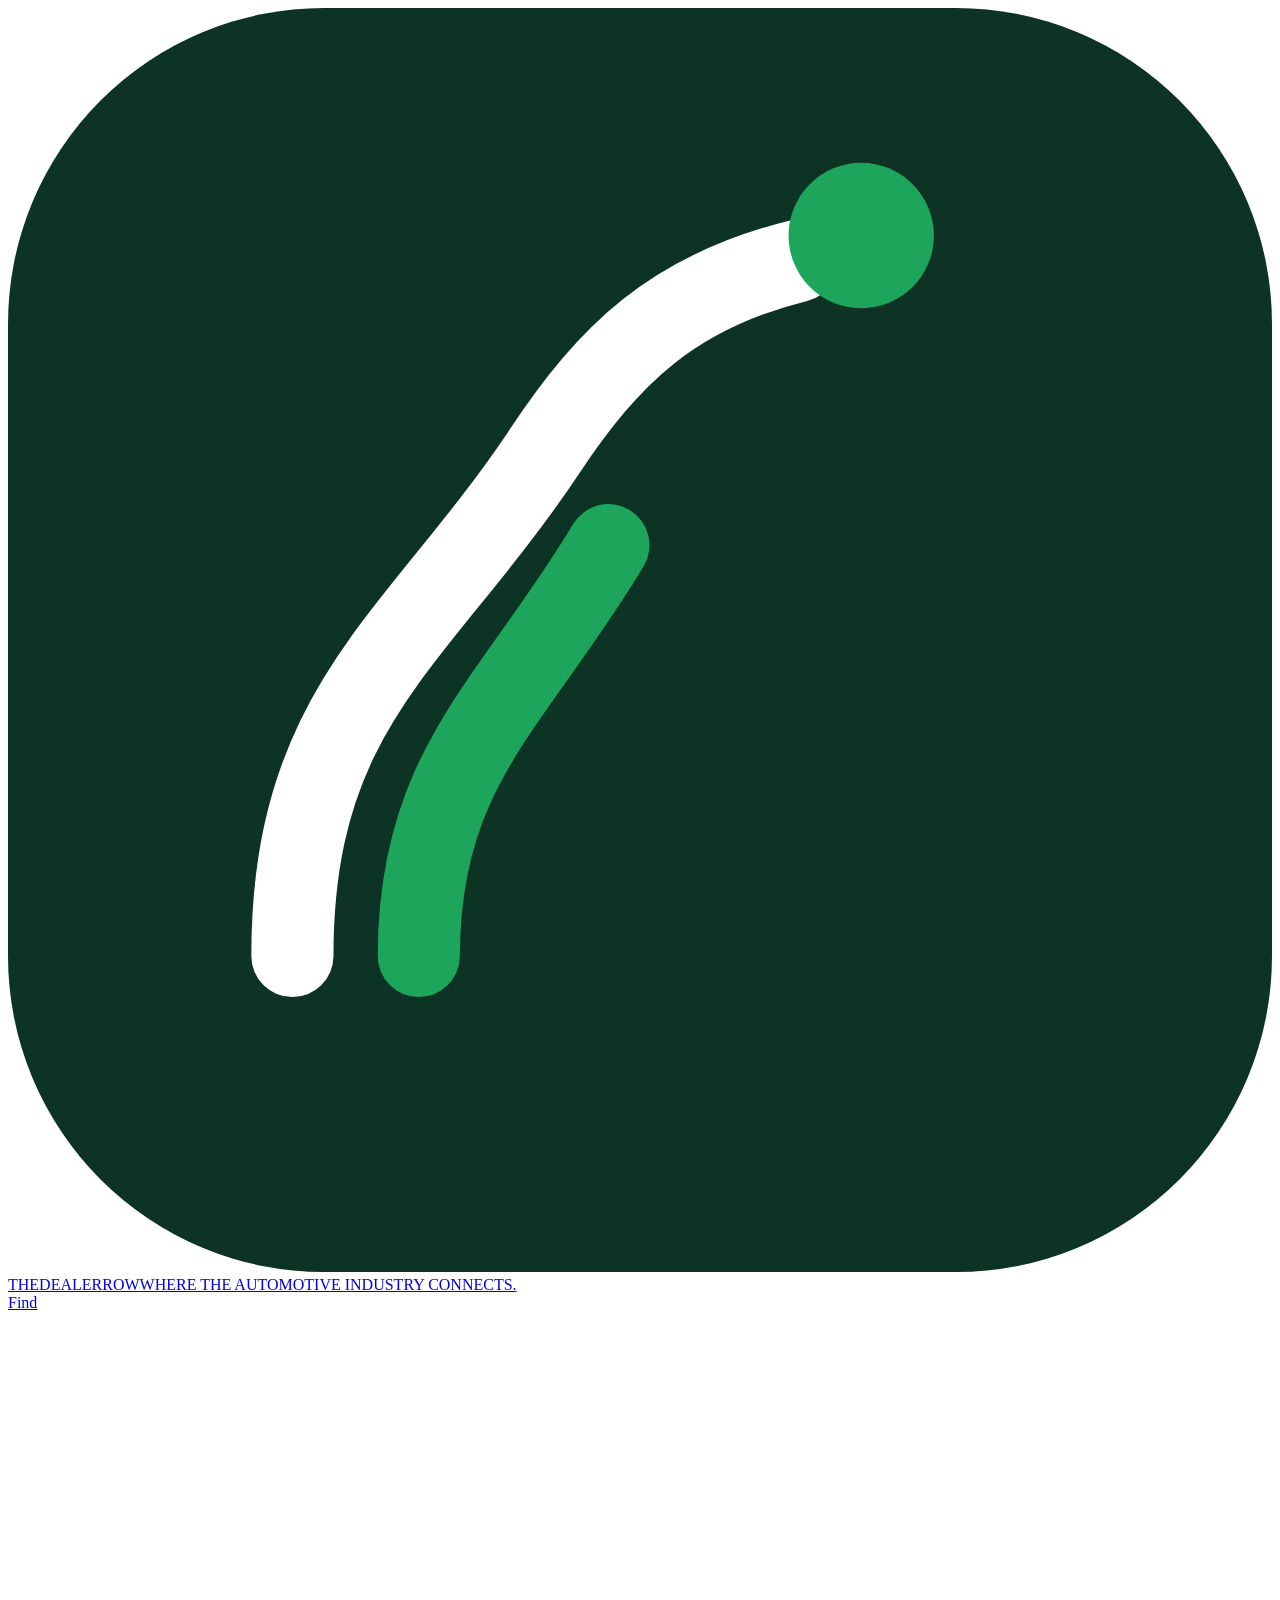
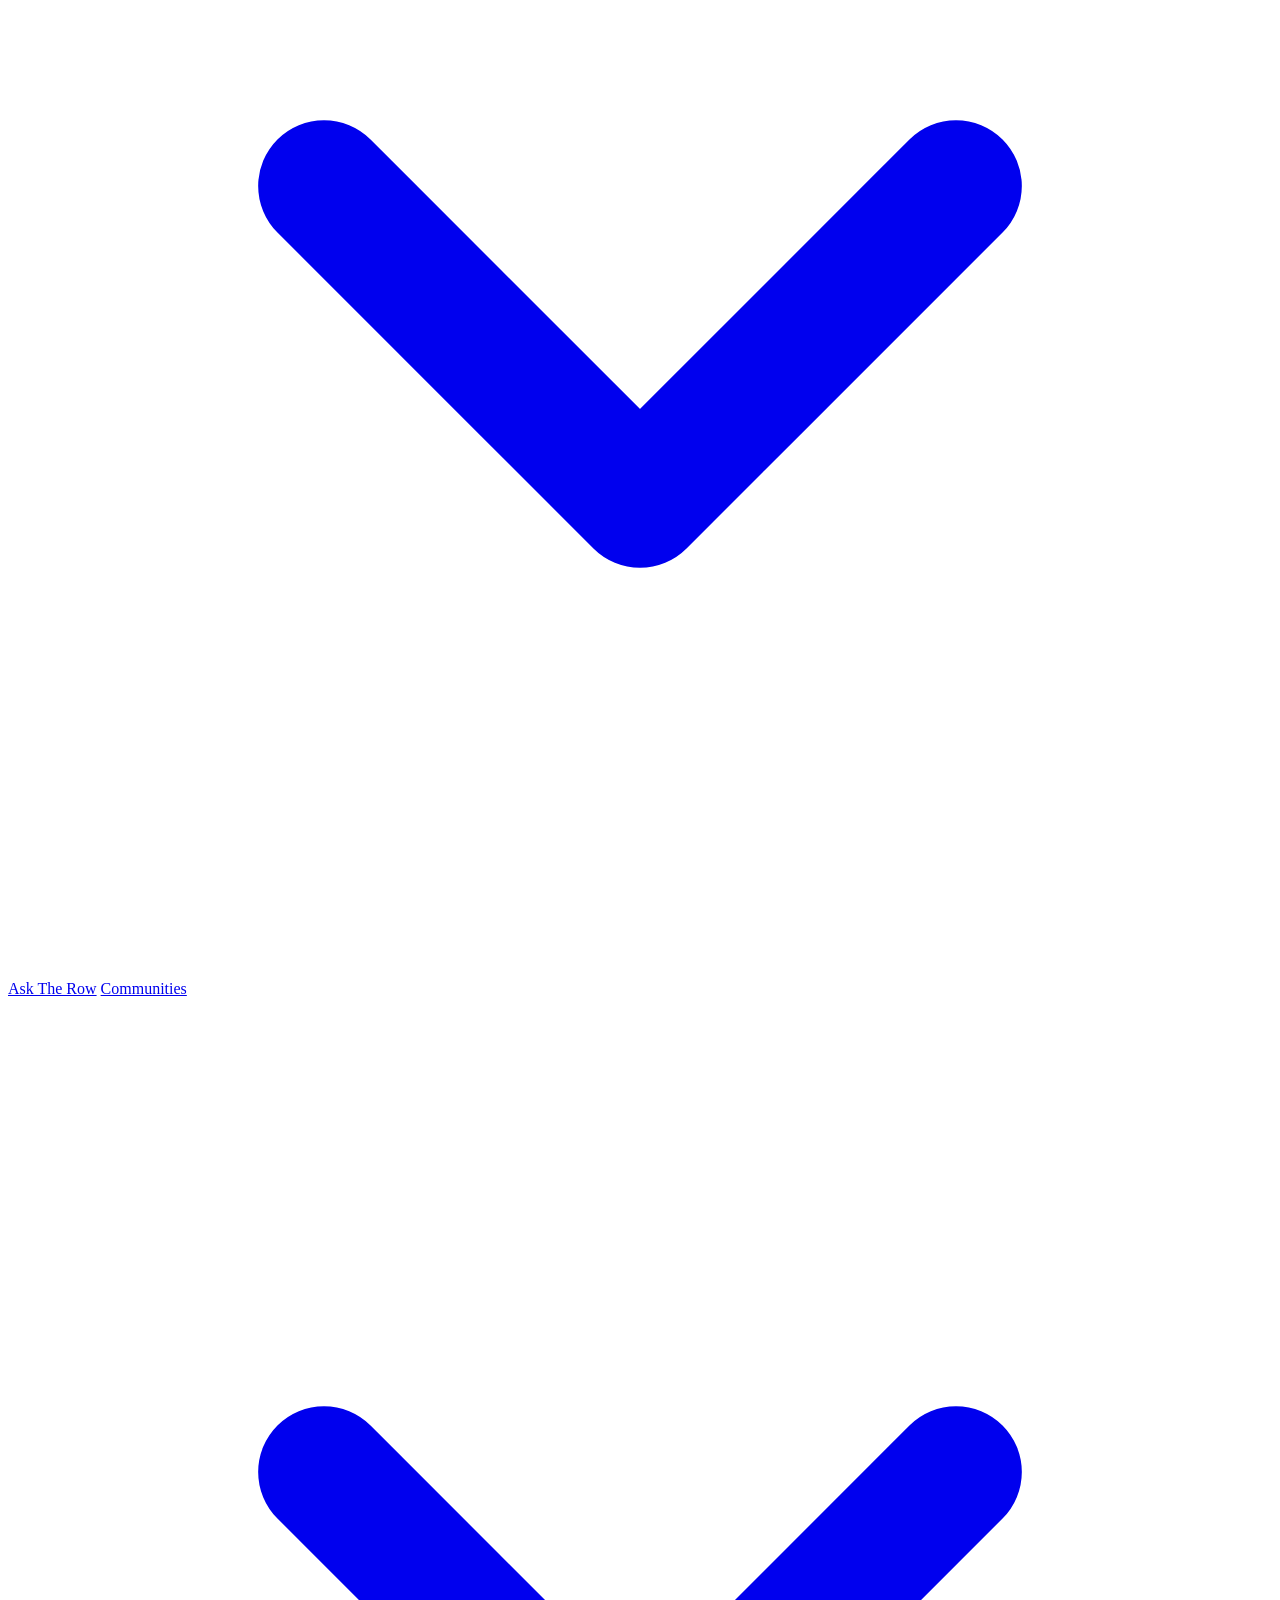
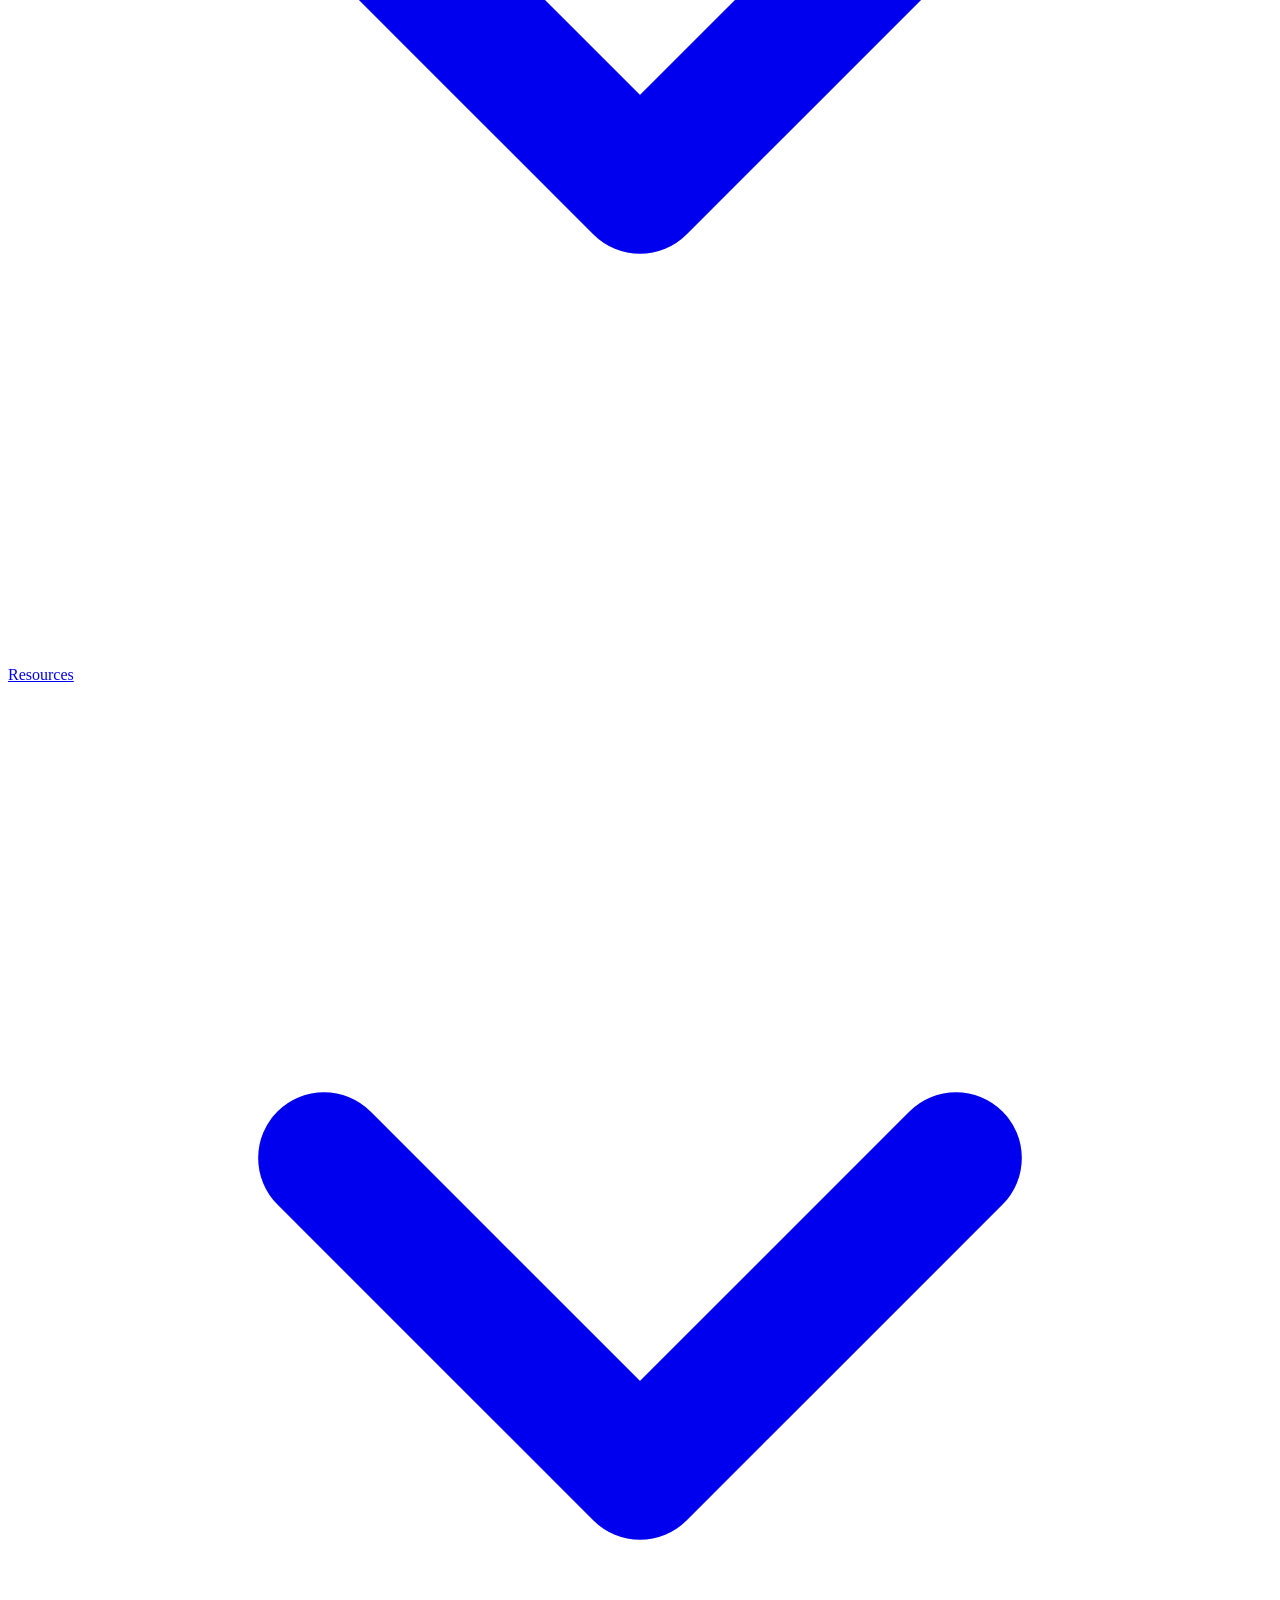
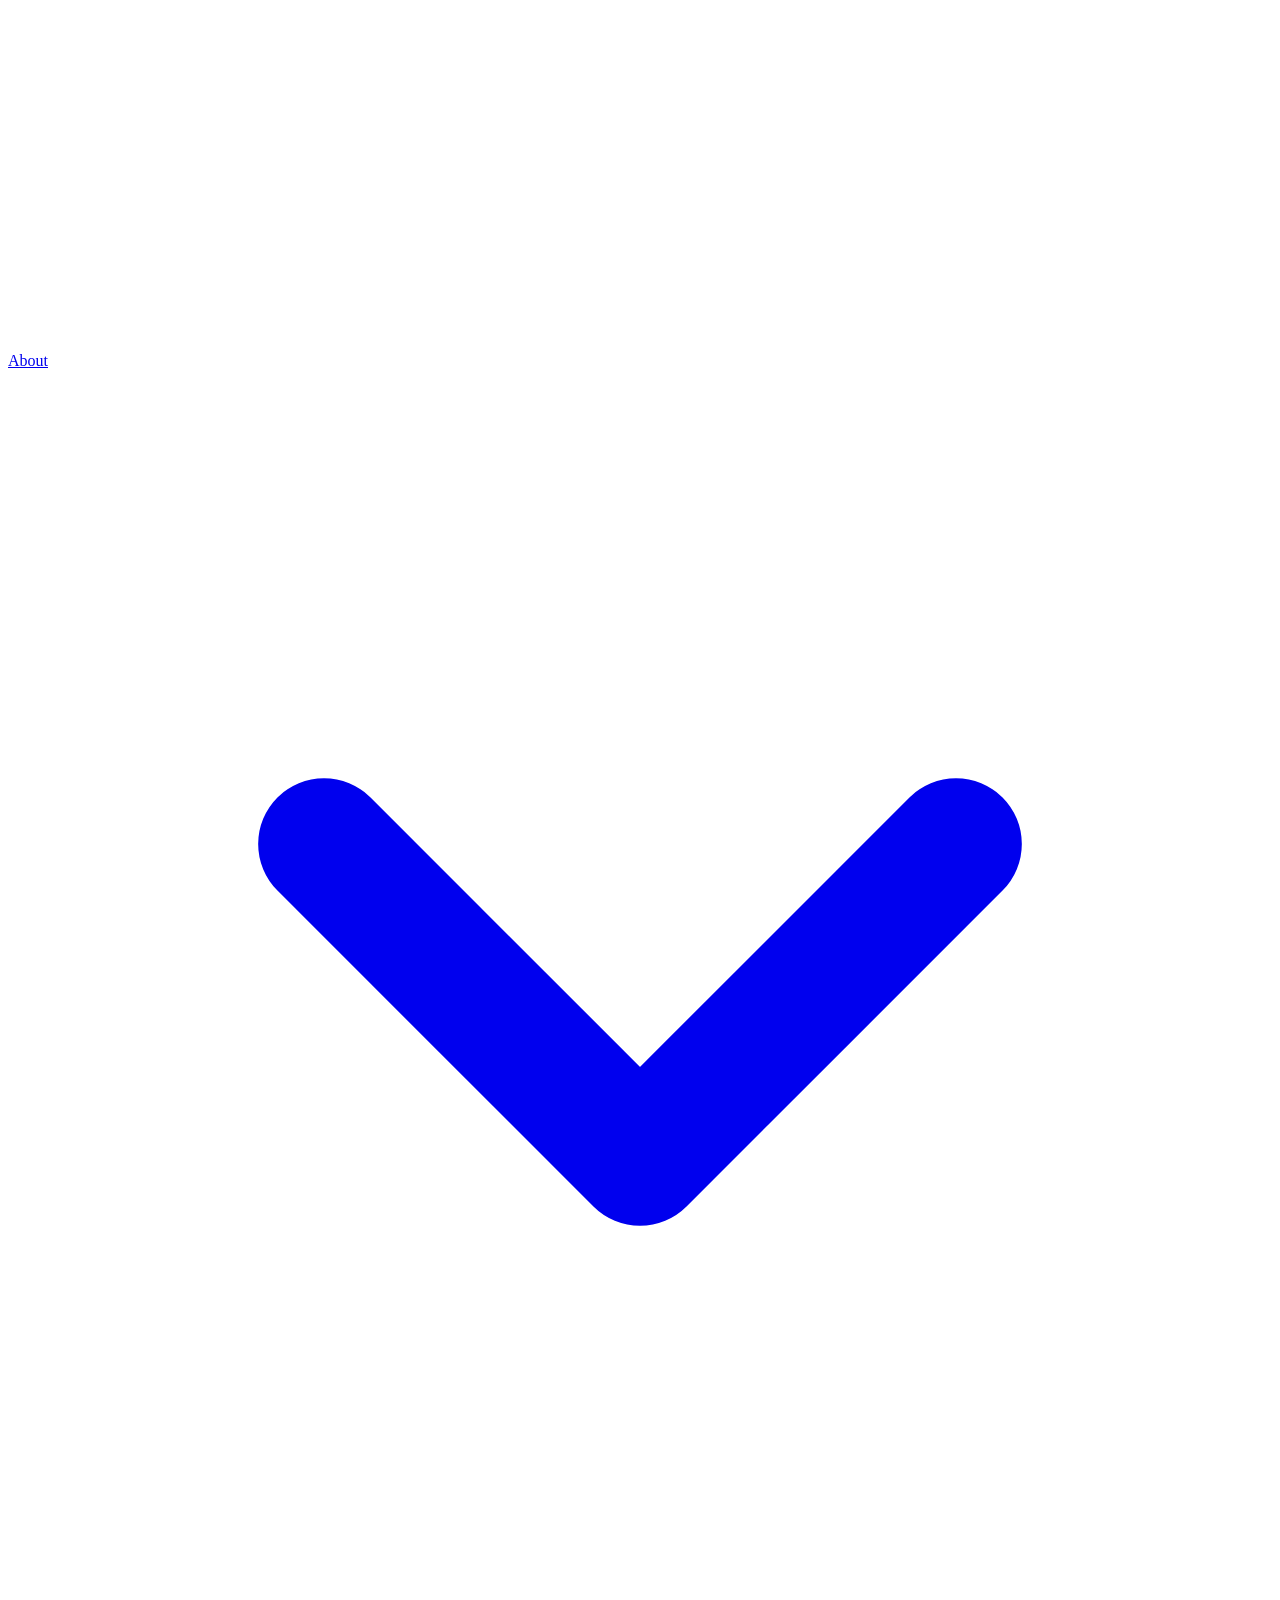
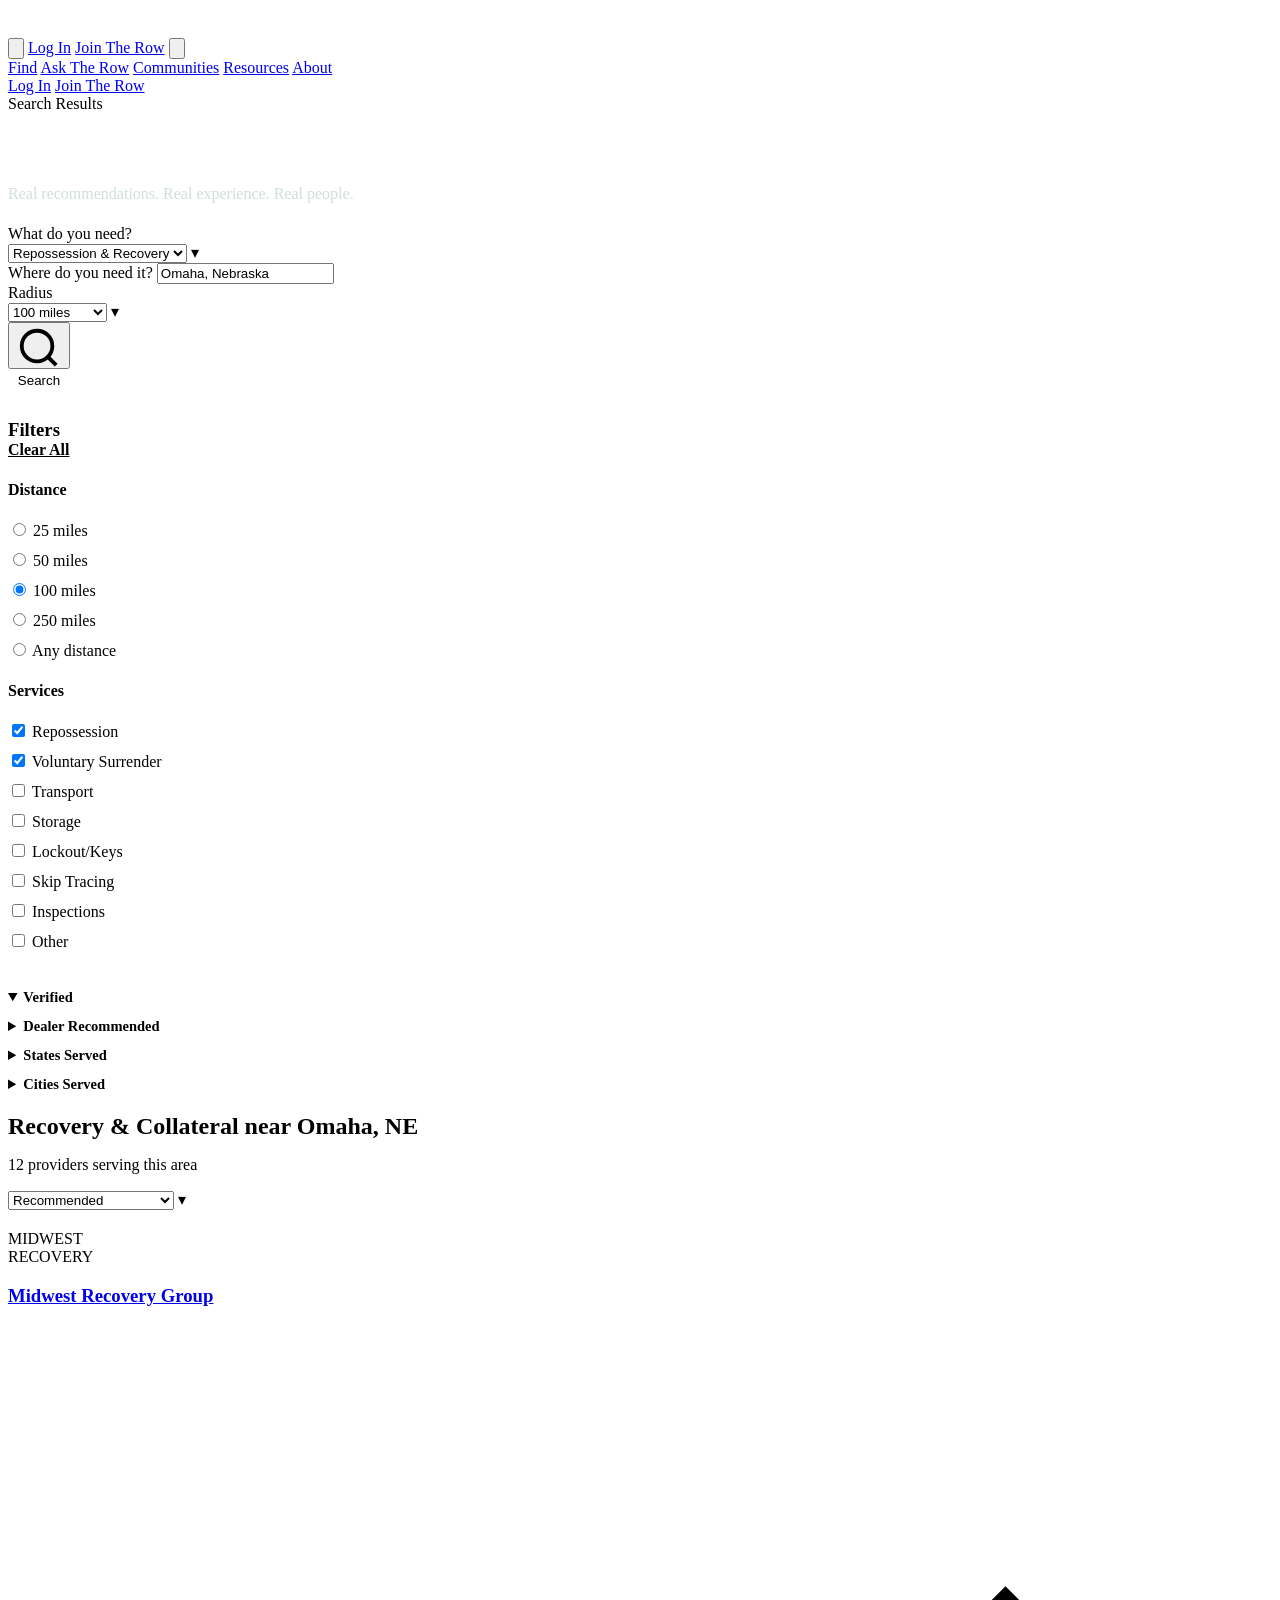
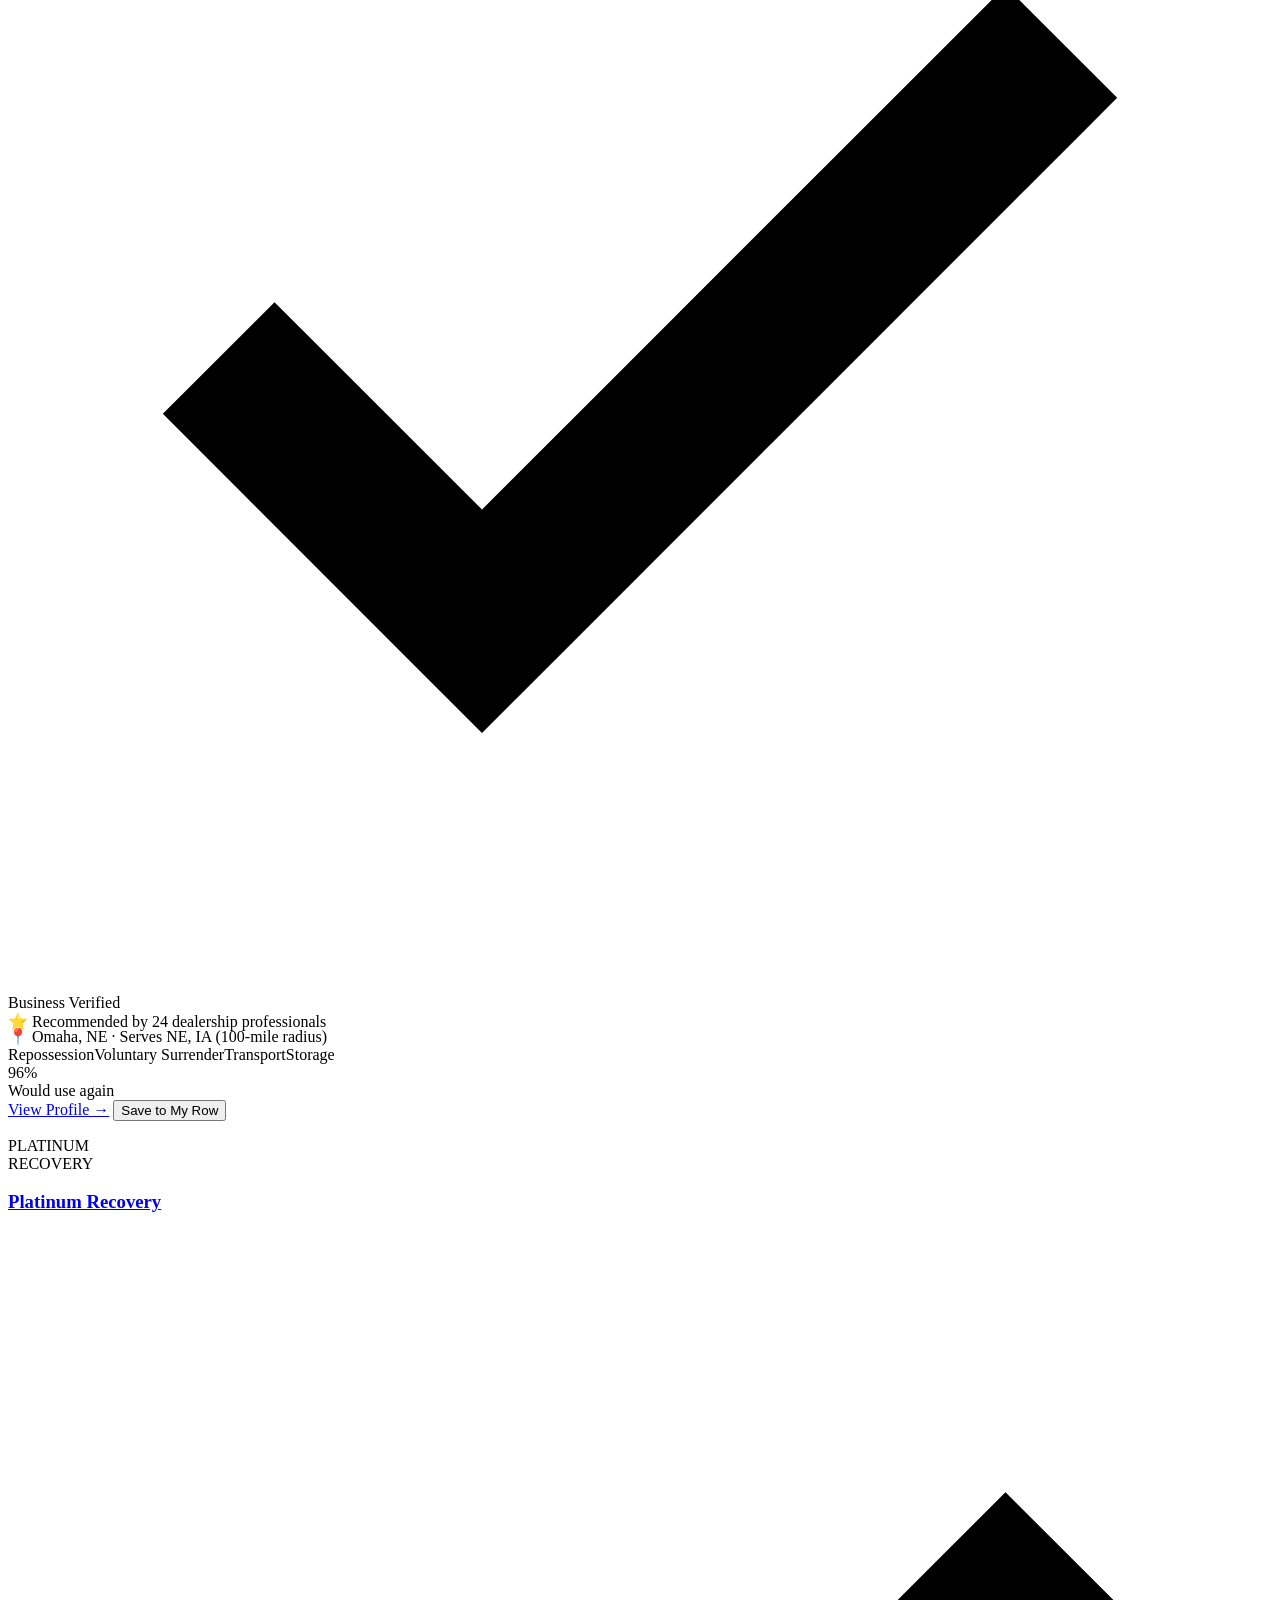
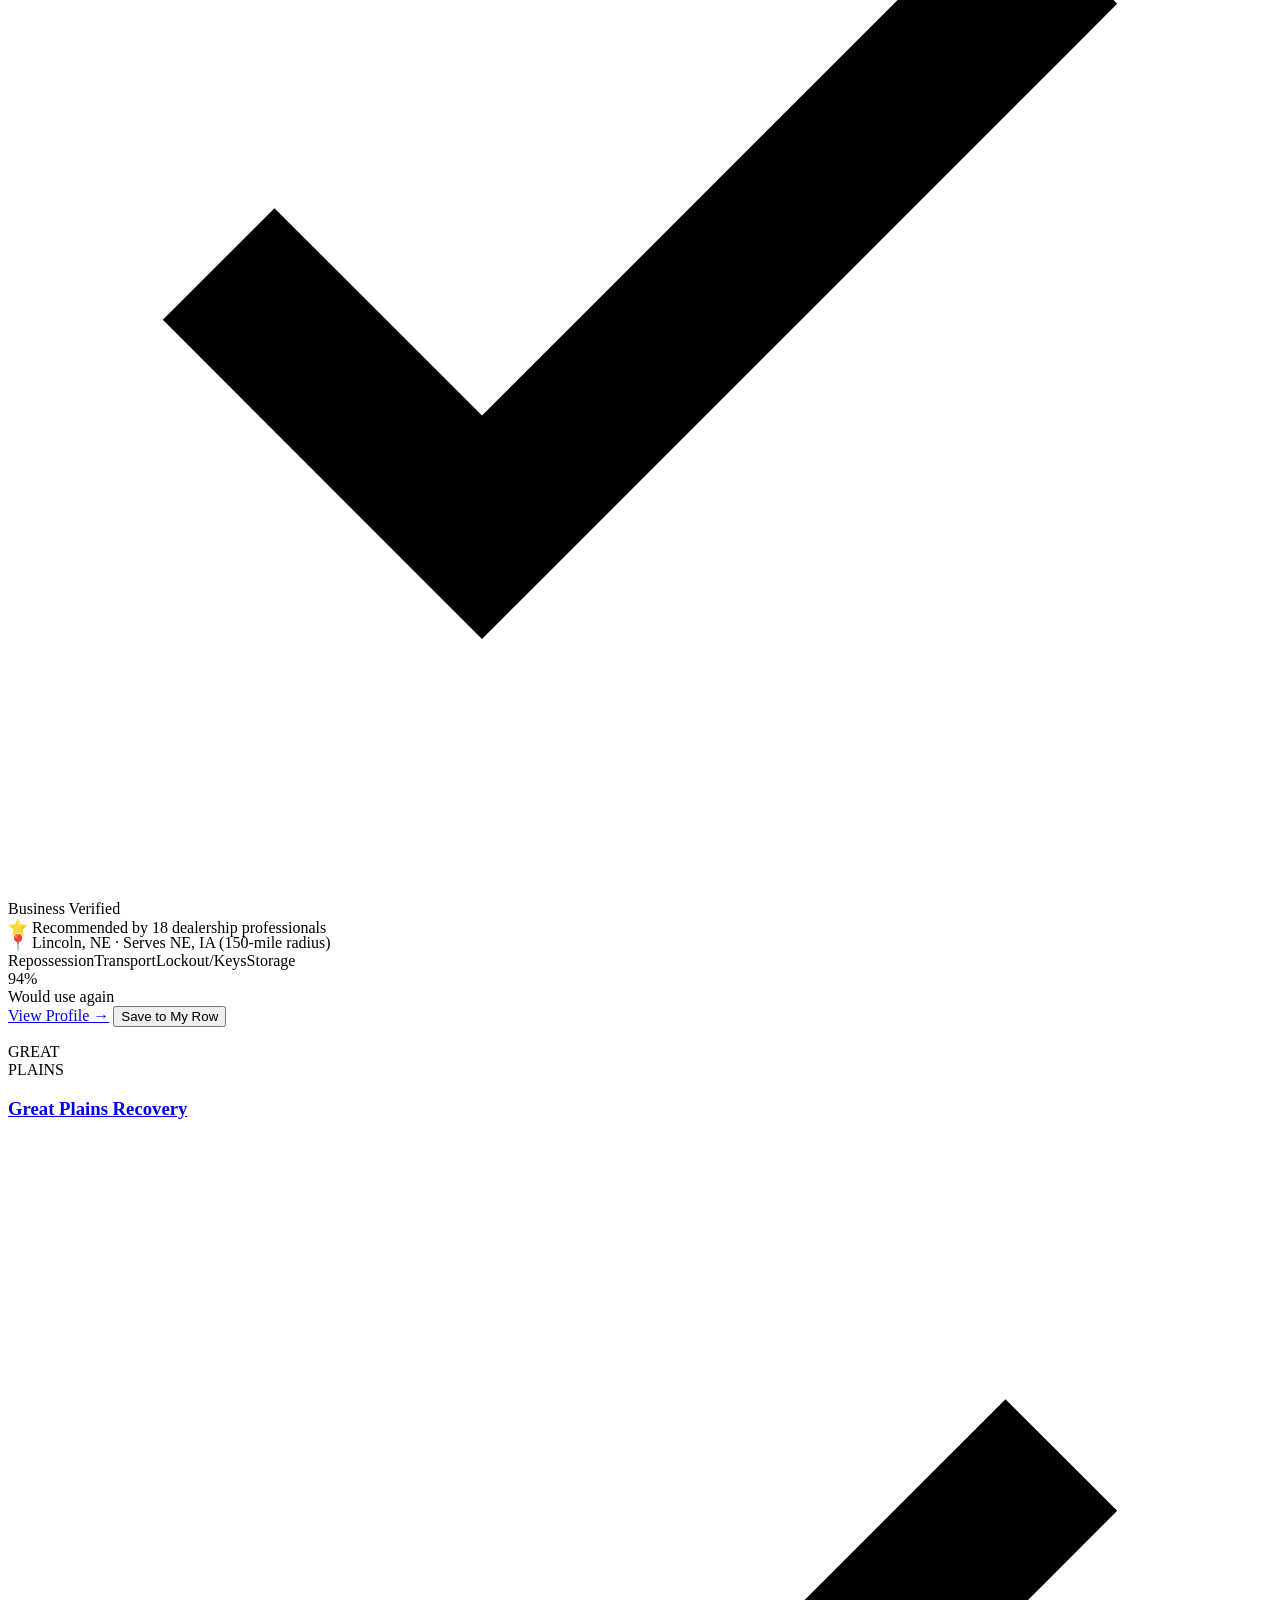
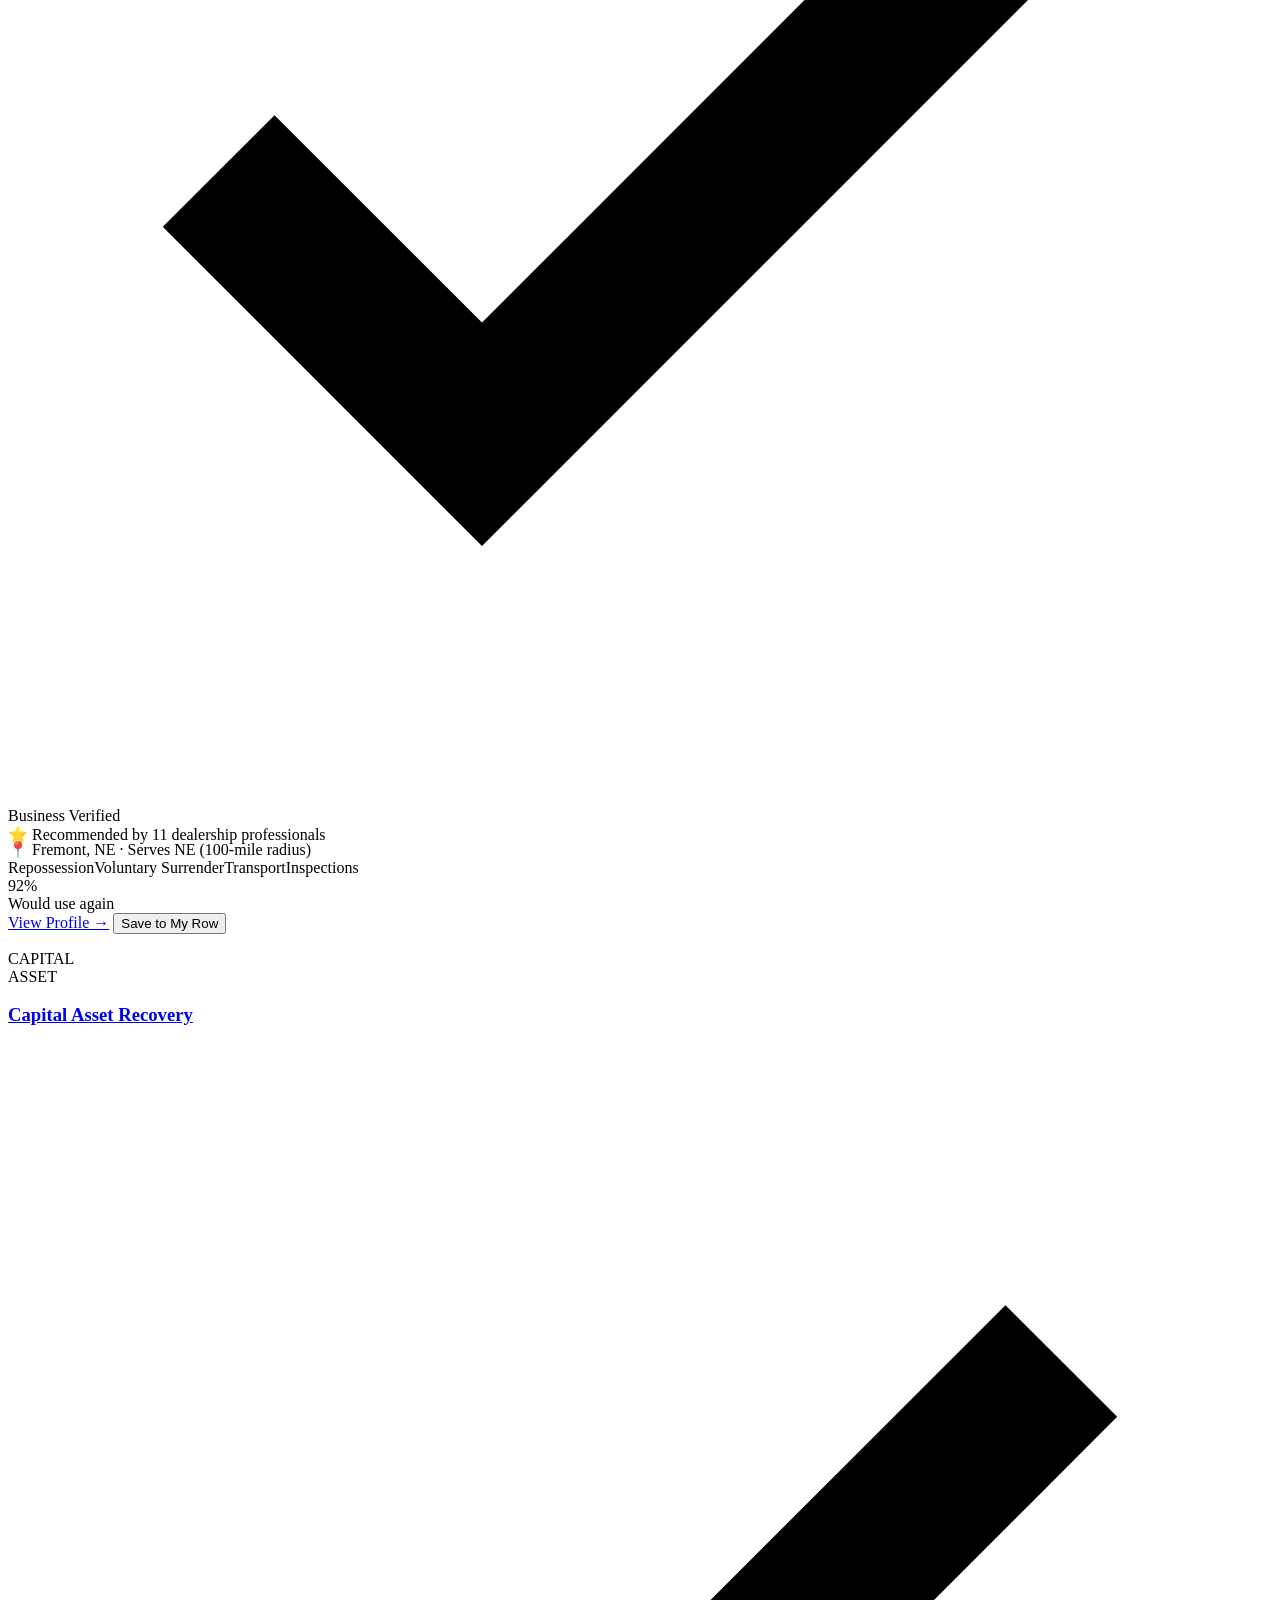
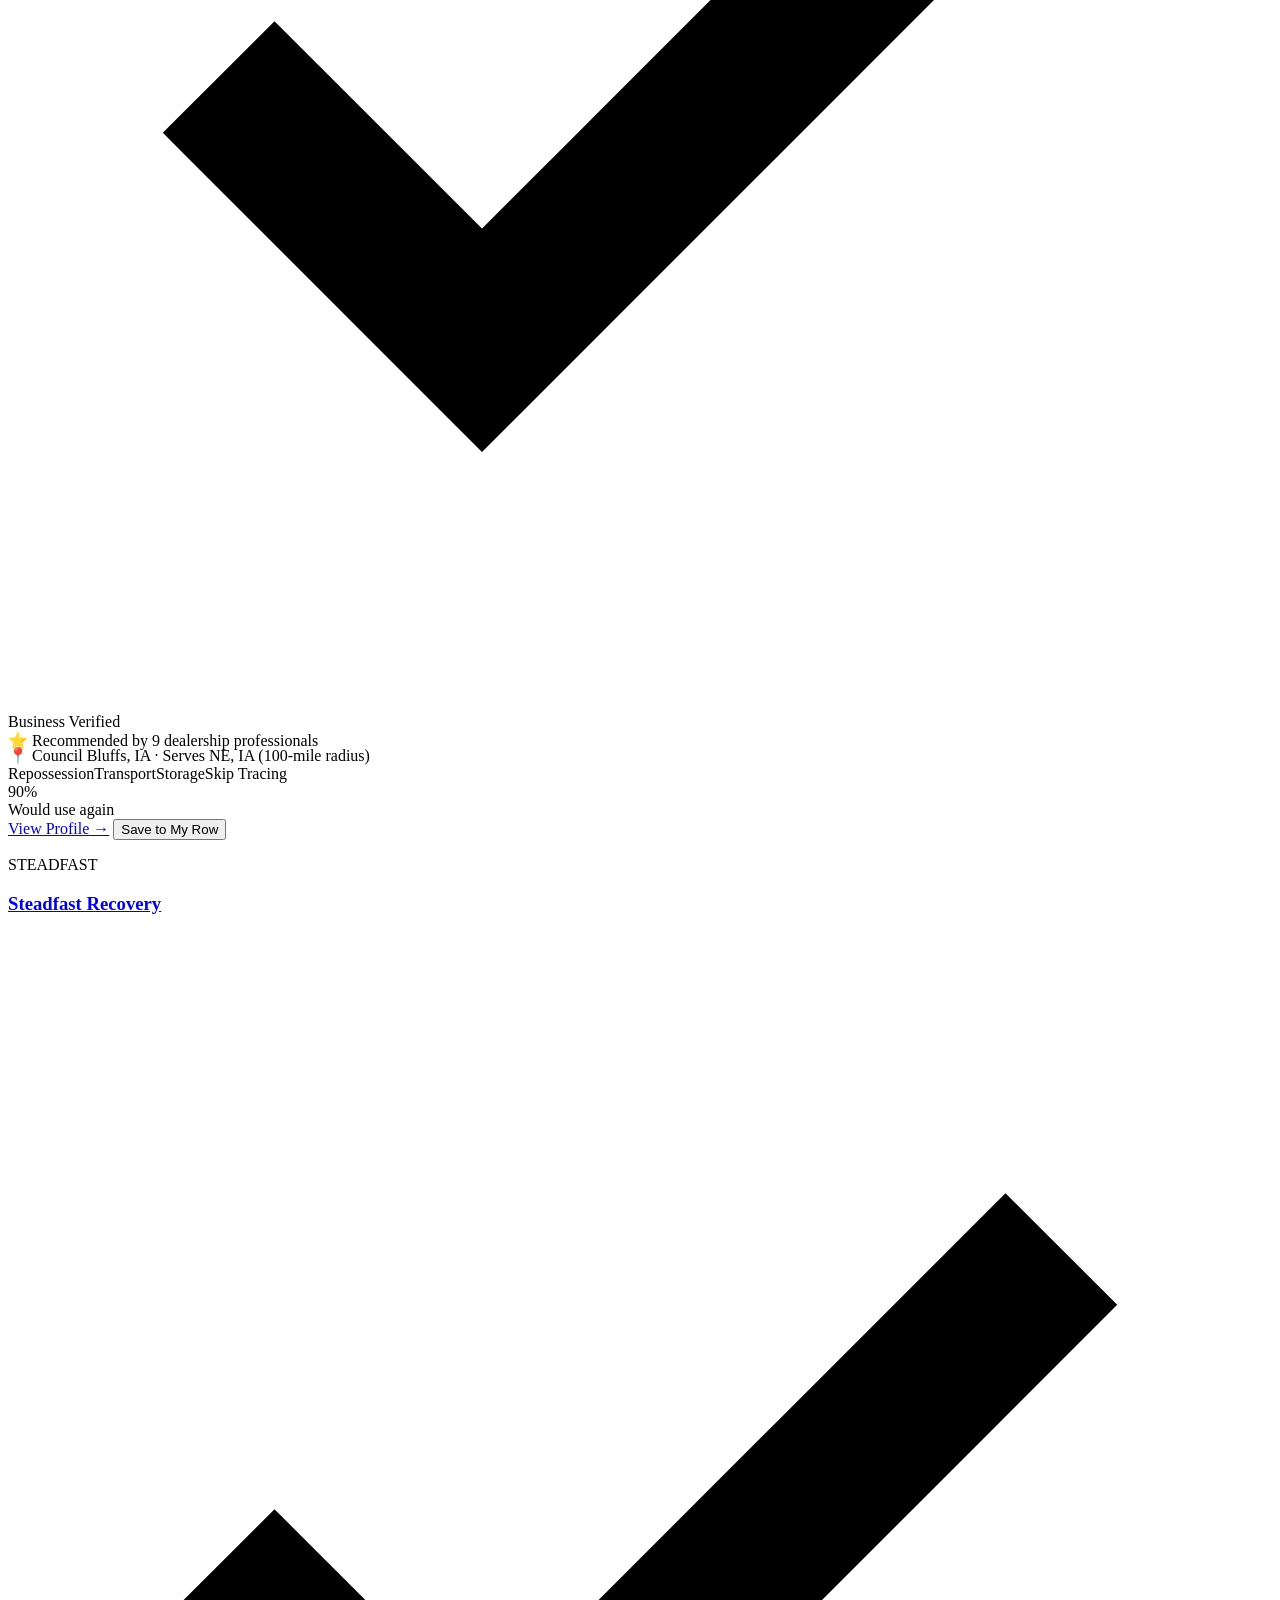
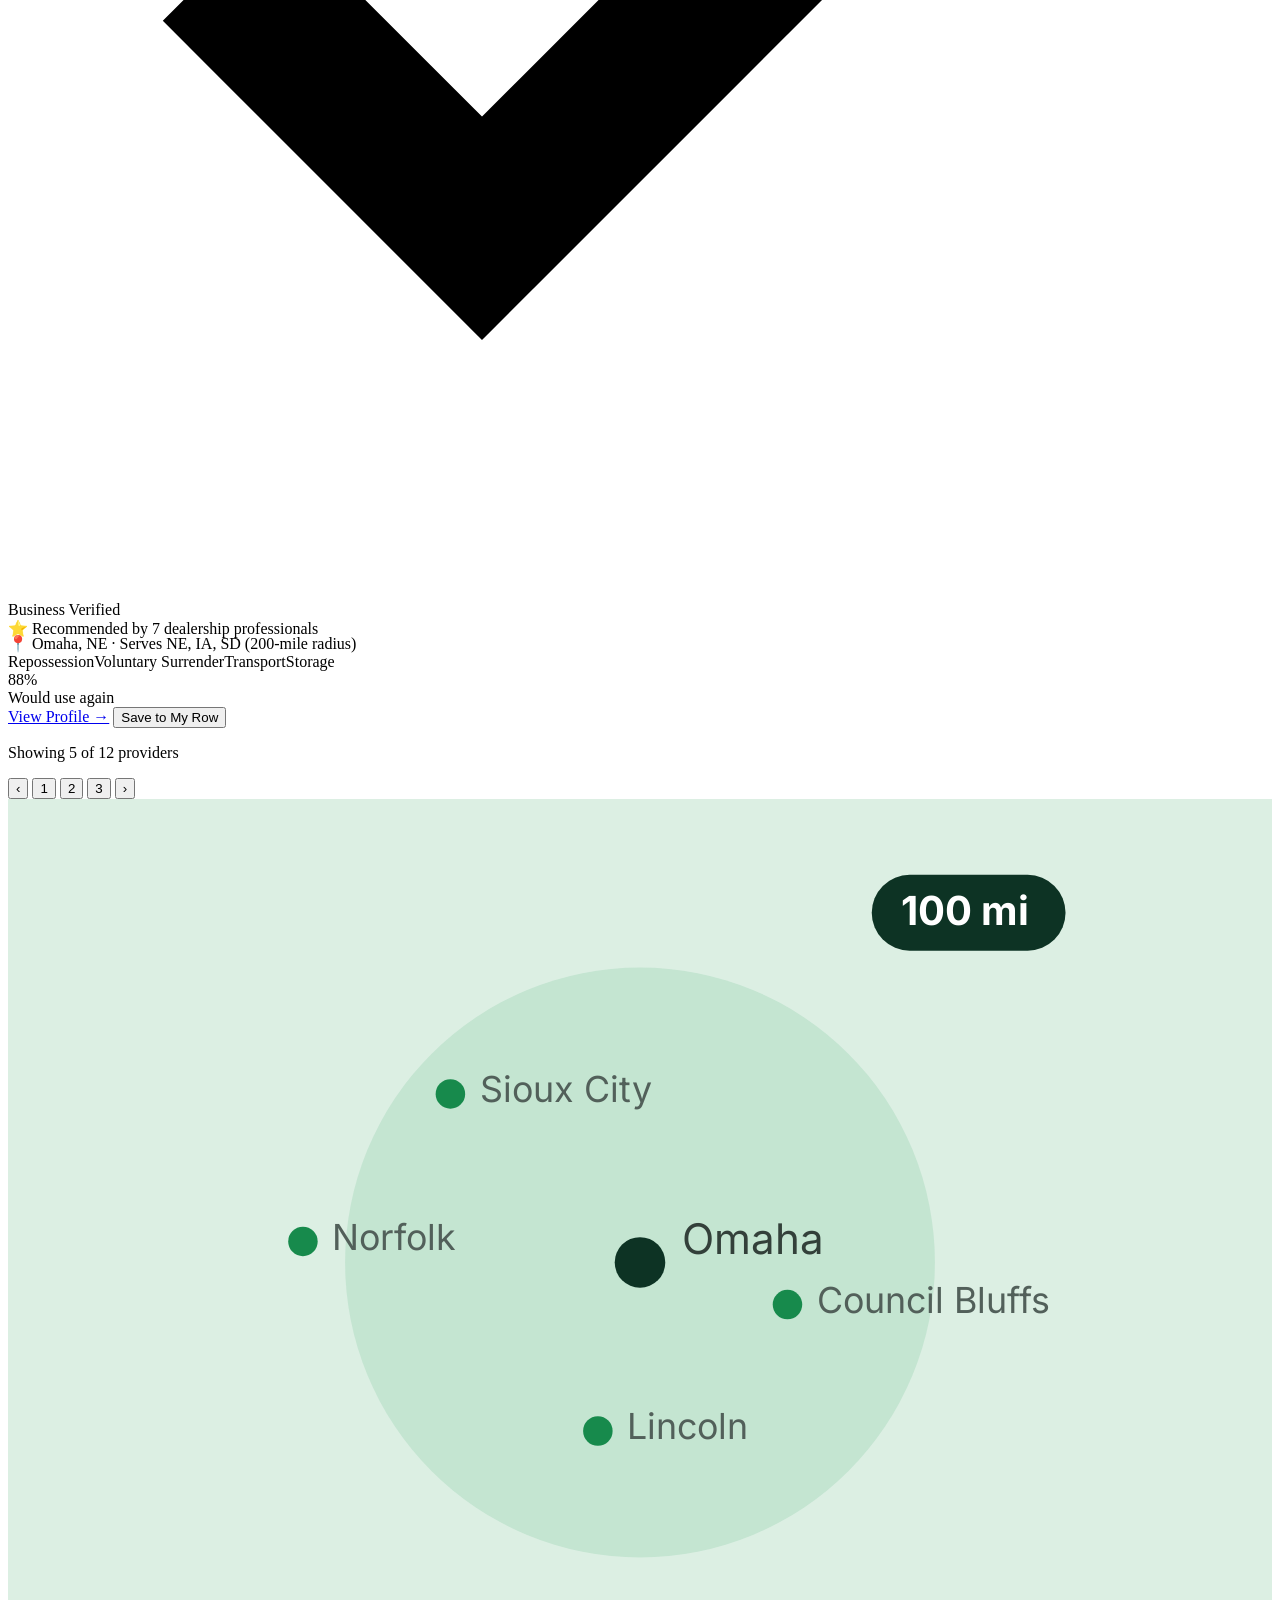
==== find.html @ bd7b393d "Add files via upload" ====
<!DOCTYPE html>
<html lang="en">
<head>
<meta charset="UTF-8">
<meta name="viewport" content="width=device-width, initial-scale=1.0">
<title>Find a Provider | The Dealer Row</title>
<meta name="description" content="Search The Dealer Row's nationwide directory of dealer-recommended providers by service and location.">
<link rel="preconnect" href="https://fonts.googleapis.com">
<link href="https://fonts.googleapis.com/css2?family=Caveat:wght@600;700&family=Inter:wght@400;500;600;700;800&family=Poppins:wght@700;800&display=swap" rel="stylesheet">
<link rel="stylesheet" href="css/styles.css">
</head>
<body data-page="find">

<header class="site-header">
  <div class="container header-inner">
    <a href="index.html" class="logo">
      <svg class="logo-mark" viewBox="0 0 40 40" xmlns="http://www.w3.org/2000/svg"><rect width="40" height="40" rx="10" fill="#0d3324"/><path d="M9 30c0-8 4-10 8-16 2-3 4-5 8-6" stroke="#fff" stroke-width="2.6" fill="none" stroke-linecap="round"/><path d="M13 30c0-6 3-8 6-13" stroke="#1ea55c" stroke-width="2.6" fill="none" stroke-linecap="round"/><circle cx="27" cy="7.2" r="2.3" fill="#1ea55c"/></svg>
      <div class="logo-text"><span class="l1">THE</span><span class="l2">DEALER<span>ROW</span></span><span class="l3">WHERE THE AUTOMOTIVE INDUSTRY CONNECTS.</span></div>
    </a>
    <nav class="main-nav">
      <a href="find.html" data-page="find">Find <svg viewBox="0 0 24 24" fill="none" stroke="currentColor" stroke-width="2.5" stroke-linecap="round" stroke-linejoin="round"><polyline points="6 9 12 15 18 9"></polyline></svg></a>
      <a href="ask-the-row.html" data-page="ask">Ask The Row</a>
      <a href="#" data-page="communities">Communities <svg viewBox="0 0 24 24" fill="none" stroke="currentColor" stroke-width="2.5" stroke-linecap="round" stroke-linejoin="round"><polyline points="6 9 12 15 18 9"></polyline></svg></a>
      <a href="#" data-page="resources">Resources <svg viewBox="0 0 24 24" fill="none" stroke="currentColor" stroke-width="2.5" stroke-linecap="round" stroke-linejoin="round"><polyline points="6 9 12 15 18 9"></polyline></svg></a>
      <a href="#" data-page="about">About <svg viewBox="0 0 24 24" fill="none" stroke="currentColor" stroke-width="2.5" stroke-linecap="round" stroke-linejoin="round"><polyline points="6 9 12 15 18 9"></polyline></svg></a>
    </nav>
    <div class="header-actions">
      <button class="icon-btn" aria-label="Search"><svg viewBox="0 0 24 24" fill="none" stroke="currentColor" stroke-width="2" stroke-linecap="round" stroke-linejoin="round"><circle cx="11" cy="11" r="8"></circle><line x1="21" y1="21" x2="16.65" y2="16.65"></line></svg></button>
      <a href="join.html" class="btn btn-outline btn-sm">Log In</a>
      <a href="join.html" class="btn btn-accent btn-sm">Join The Row</a>
      <button class="hamburger" data-menu-toggle aria-label="Menu"><svg viewBox="0 0 24 24" fill="none" stroke="currentColor" stroke-width="2" stroke-linecap="round" stroke-linejoin="round"><line x1="3" y1="12" x2="21" y2="12"></line><line x1="3" y1="6" x2="21" y2="6"></line><line x1="3" y1="18" x2="21" y2="18"></line></svg></button>
    </div>
  </div>
</header>
<div class="mobile-nav-panel" data-mobile-nav>
  <div class="container">
    <a href="find.html">Find</a>
    <a href="ask-the-row.html">Ask The Row</a>
    <a href="#">Communities</a>
    <a href="#">Resources</a>
    <a href="#">About</a>
    <div class="mnp-actions">
      <a href="join.html" class="btn btn-outline-light btn-sm w-full">Log In</a>
      <a href="join.html" class="btn btn-accent btn-sm w-full">Join The Row</a>
    </div>
  </div>
</div>

<section class="hero">
  <div class="container section-tight hero-inner">
    <span class="eyebrow">Search Results</span>
    <h1 style="color:#fff;font-size:32px;margin-top:8px;">Find trusted solutions in <span style="color:var(--green-400);">every market.</span></h1>
    <p style="color:#cfe0d6;margin-bottom:22px;">Real recommendations. Real experience. Real people.</p>

    <div class="search-box">
      <div class="sb-field">
        <label>What do you need?</label>
        <div class="select-wrap">
          <select class="input select" id="svcSelect">
            <option>Repossession &amp; Recovery</option>
            <option>Legal &amp; Compliance</option>
            <option>Finance &amp; Collections</option>
            <option>Dealer Technology</option>
            <option>Titling &amp; Administration</option>
          </select>
          <span style="color:var(--text-500);">&#9662;</span>
        </div>
      </div>
      <div class="divider"></div>
      <div class="sb-field">
        <label>Where do you need it?</label>
        <input class="input" type="text" id="locInput" value="Omaha, Nebraska">
      </div>
      <div class="divider"></div>
      <div class="sb-field" style="max-width:150px;">
        <label>Radius</label>
        <div class="select-wrap">
          <select class="input select">
            <option>100 miles</option>
            <option>50 miles</option>
            <option>250 miles</option>
            <option>Any distance</option>
          </select>
          <span style="color:var(--text-500);">&#9662;</span>
        </div>
      </div>
      <button class="btn btn-primary" style="height:47px;" onclick="document.getElementById('resultsHeading').scrollIntoView({behavior:'smooth'});"><svg viewBox="0 0 24 24" fill="none" stroke="currentColor" stroke-width="2"><circle cx="11" cy="11" r="8"></circle><line x1="21" y1="21" x2="16.65" y2="16.65"></line></svg> Search</button>
    </div>
  </div>
</section>

<div class="container" style="padding-top:30px;padding-bottom:70px;">
  <div class="grid find-grid" style="align-items:flex-start;">

    <!-- Filters -->
    <aside class="card card-pad">
      <div class="flex justify-between items-center">
        <h3 style="margin:0;">Filters</h3>
        <a href="#" class="text-sm" style="color:var(--green-600);font-weight:600;">Clear All</a>
      </div>

      <div style="margin-top:18px;">
        <h4>Distance</h4>
        <div style="display:flex;flex-direction:column;gap:10px;margin-top:10px;">
          <label class="flex items-center gap-8 text-sm"><input type="radio" name="dist" style="accent-color:var(--green-600);"> 25 miles</label>
          <label class="flex items-center gap-8 text-sm"><input type="radio" name="dist" style="accent-color:var(--green-600);"> 50 miles</label>
          <label class="flex items-center gap-8 text-sm"><input type="radio" name="dist" checked style="accent-color:var(--green-600);"> 100 miles</label>
          <label class="flex items-center gap-8 text-sm"><input type="radio" name="dist" style="accent-color:var(--green-600);"> 250 miles</label>
          <label class="flex items-center gap-8 text-sm"><input type="radio" name="dist" style="accent-color:var(--green-600);"> Any distance</label>
        </div>
      </div>

      <div style="margin-top:22px;">
        <h4>Services</h4>
        <div style="display:flex;flex-direction:column;gap:10px;margin-top:10px;">
          <label class="flex items-center gap-8 text-sm"><input type="checkbox" checked style="accent-color:var(--green-600);"> Repossession</label>
          <label class="flex items-center gap-8 text-sm"><input type="checkbox" checked style="accent-color:var(--green-600);"> Voluntary Surrender</label>
          <label class="flex items-center gap-8 text-sm"><input type="checkbox" style="accent-color:var(--green-600);"> Transport</label>
          <label class="flex items-center gap-8 text-sm"><input type="checkbox" style="accent-color:var(--green-600);"> Storage</label>
          <label class="flex items-center gap-8 text-sm"><input type="checkbox" style="accent-color:var(--green-600);"> Lockout/Keys</label>
          <label class="flex items-center gap-8 text-sm"><input type="checkbox" style="accent-color:var(--green-600);"> Skip Tracing</label>
          <label class="flex items-center gap-8 text-sm"><input type="checkbox" style="accent-color:var(--green-600);"> Inspections</label>
          <label class="flex items-center gap-8 text-sm"><input type="checkbox" style="accent-color:var(--green-600);"> Other</label>
        </div>
      </div>

      <div style="margin-top:22px;border-top:1px solid var(--border);padding-top:16px;">
        <details open><summary style="cursor:pointer;font-weight:700;font-size:14.5px;">Verified</summary></details>
      </div>
      <div style="margin-top:12px;">
        <details><summary style="cursor:pointer;font-weight:700;font-size:14.5px;">Dealer Recommended</summary></details>
      </div>
      <div style="margin-top:12px;">
        <details><summary style="cursor:pointer;font-weight:700;font-size:14.5px;">States Served</summary></details>
      </div>
      <div style="margin-top:12px;">
        <details><summary style="cursor:pointer;font-weight:700;font-size:14.5px;">Cities Served</summary></details>
      </div>
    </aside>

    <!-- Results -->
    <div>
      <div class="flex justify-between items-center" style="flex-wrap:wrap;gap:10px;">
        <div>
          <h2 id="resultsHeading" style="margin-bottom:2px;">Recovery &amp; Collateral near Omaha, NE</h2>
          <p class="text-sm mt-0">12 providers serving this area</p>
        </div>
        <div class="select-wrap" style="width:190px;">
          <select class="input select"><option>Recommended</option><option>Highest Rated</option><option>Most Recommendations</option><option>Closest</option></select>
          <span style="color:var(--text-500);">&#9662;</span>
        </div>
      </div>

      <div style="display:flex;flex-direction:column;gap:16px;margin-top:20px;" id="resultsList">

        <div class="result-card">
          <div class="result-logo">MIDWEST<br>RECOVERY</div>
          <div class="result-meta">
            <div class="result-title-row">
              <h3><a href="provider.html">Midwest Recovery Group</a></h3>
              <span class="badge badge-verified"><svg viewBox="0 0 24 24" fill="none" stroke="currentColor" stroke-width="3"><polyline points="20 6 9 17 4 12"></polyline></svg>Business Verified</span>
            </div>
            <div class="result-sub">
              <span>&#11088; Recommended by 24 dealership professionals</span>
            </div>
            <div class="result-sub" style="margin-top:-4px;">
              <span>&#128205; Omaha, NE &middot; Serves NE, IA (100-mile radius)</span>
            </div>
            <div class="result-tags">
              <span class="chip">Repossession</span><span class="chip">Voluntary Surrender</span><span class="chip">Transport</span><span class="chip">Storage</span>
            </div>
          </div>
          <div class="result-side">
            <div class="pct">96%</div>
            <div class="pctlbl">Would use again</div>
            <a href="provider.html" class="btn btn-accent btn-sm w-full">View Profile &rarr;</a>
            <button class="btn btn-outline btn-sm w-full mt-8">Save to My Row</button>
          </div>
        </div>

        <div class="result-card">
          <div class="result-logo">PLATINUM<br>RECOVERY</div>
          <div class="result-meta">
            <div class="result-title-row">
              <h3><a href="provider.html">Platinum Recovery</a></h3>
              <span class="badge badge-verified"><svg viewBox="0 0 24 24" fill="none" stroke="currentColor" stroke-width="3"><polyline points="20 6 9 17 4 12"></polyline></svg>Business Verified</span>
            </div>
            <div class="result-sub"><span>&#11088; Recommended by 18 dealership professionals</span></div>
            <div class="result-sub" style="margin-top:-4px;"><span>&#128205; Lincoln, NE &middot; Serves NE, IA (150-mile radius)</span></div>
            <div class="result-tags">
              <span class="chip">Repossession</span><span class="chip">Transport</span><span class="chip">Lockout/Keys</span><span class="chip">Storage</span>
            </div>
          </div>
          <div class="result-side">
            <div class="pct">94%</div>
            <div class="pctlbl">Would use again</div>
            <a href="provider.html" class="btn btn-accent btn-sm w-full">View Profile &rarr;</a>
            <button class="btn btn-outline btn-sm w-full mt-8">Save to My Row</button>
          </div>
        </div>

        <div class="result-card">
          <div class="result-logo">GREAT<br>PLAINS</div>
          <div class="result-meta">
            <div class="result-title-row">
              <h3><a href="provider.html">Great Plains Recovery</a></h3>
              <span class="badge badge-verified"><svg viewBox="0 0 24 24" fill="none" stroke="currentColor" stroke-width="3"><polyline points="20 6 9 17 4 12"></polyline></svg>Business Verified</span>
            </div>
            <div class="result-sub"><span>&#11088; Recommended by 11 dealership professionals</span></div>
            <div class="result-sub" style="margin-top:-4px;"><span>&#128205; Fremont, NE &middot; Serves NE (100-mile radius)</span></div>
            <div class="result-tags">
              <span class="chip">Repossession</span><span class="chip">Voluntary Surrender</span><span class="chip">Transport</span><span class="chip">Inspections</span>
            </div>
          </div>
          <div class="result-side">
            <div class="pct">92%</div>
            <div class="pctlbl">Would use again</div>
            <a href="provider.html" class="btn btn-accent btn-sm w-full">View Profile &rarr;</a>
            <button class="btn btn-outline btn-sm w-full mt-8">Save to My Row</button>
          </div>
        </div>

        <div class="result-card">
          <div class="result-logo">CAPITAL<br>ASSET</div>
          <div class="result-meta">
            <div class="result-title-row">
              <h3><a href="provider.html">Capital Asset Recovery</a></h3>
              <span class="badge badge-verified"><svg viewBox="0 0 24 24" fill="none" stroke="currentColor" stroke-width="3"><polyline points="20 6 9 17 4 12"></polyline></svg>Business Verified</span>
            </div>
            <div class="result-sub"><span>&#11088; Recommended by 9 dealership professionals</span></div>
            <div class="result-sub" style="margin-top:-4px;"><span>&#128205; Council Bluffs, IA &middot; Serves NE, IA (100-mile radius)</span></div>
            <div class="result-tags">
              <span class="chip">Repossession</span><span class="chip">Transport</span><span class="chip">Storage</span><span class="chip">Skip Tracing</span>
            </div>
          </div>
          <div class="result-side">
            <div class="pct">90%</div>
            <div class="pctlbl">Would use again</div>
            <a href="provider.html" class="btn btn-accent btn-sm w-full">View Profile &rarr;</a>
            <button class="btn btn-outline btn-sm w-full mt-8">Save to My Row</button>
          </div>
        </div>

        <div class="result-card">
          <div class="result-logo">STEADFAST</div>
          <div class="result-meta">
            <div class="result-title-row">
              <h3><a href="provider.html">Steadfast Recovery</a></h3>
              <span class="badge badge-verified"><svg viewBox="0 0 24 24" fill="none" stroke="currentColor" stroke-width="3"><polyline points="20 6 9 17 4 12"></polyline></svg>Business Verified</span>
            </div>
            <div class="result-sub"><span>&#11088; Recommended by 7 dealership professionals</span></div>
            <div class="result-sub" style="margin-top:-4px;"><span>&#128205; Omaha, NE &middot; Serves NE, IA, SD (200-mile radius)</span></div>
            <div class="result-tags">
              <span class="chip">Repossession</span><span class="chip">Voluntary Surrender</span><span class="chip">Transport</span><span class="chip">Storage</span>
            </div>
          </div>
          <div class="result-side">
            <div class="pct">88%</div>
            <div class="pctlbl">Would use again</div>
            <a href="provider.html" class="btn btn-accent btn-sm w-full">View Profile &rarr;</a>
            <button class="btn btn-outline btn-sm w-full mt-8">Save to My Row</button>
          </div>
        </div>

      </div>

      <div class="flex justify-between items-center mt-24" style="flex-wrap:wrap;gap:12px;">
        <p class="text-sm mt-0">Showing 5 of 12 providers</p>
        <div class="pagination">
          <button>&lsaquo;</button>
          <button class="active">1</button>
          <button>2</button>
          <button>3</button>
          <button>&rsaquo;</button>
        </div>
      </div>
    </div>

    <!-- Right rail -->
    <aside>
      <div class="card" style="overflow:hidden;">
        <div class="map-box">
          <svg viewBox="0 0 300 220" xmlns="http://www.w3.org/2000/svg">
            <rect width="300" height="220" fill="#dcefe3"/>
            <circle cx="150" cy="110" r="70" fill="#bfe3cd" opacity=".8"/>
            <circle cx="150" cy="110" r="6" fill="#0d3324"/>
            <text x="160" y="108" font-size="10" fill="#33403a" font-family="Inter">Omaha</text>
            <circle cx="105" cy="70" r="3.5" fill="#178a4c"/>
            <text x="112" y="72" font-size="8.5" fill="#52605a" font-family="Inter">Sioux City</text>
            <circle cx="70" cy="105" r="3.5" fill="#178a4c"/>
            <text x="77" y="107" font-size="8.5" fill="#52605a" font-family="Inter">Norfolk</text>
            <circle cx="185" cy="120" r="3.5" fill="#178a4c"/>
            <text x="192" y="122" font-size="8.5" fill="#52605a" font-family="Inter">Council Bluffs</text>
            <circle cx="140" cy="150" r="3.5" fill="#178a4c"/>
            <text x="147" y="152" font-size="8.5" fill="#52605a" font-family="Inter">Lincoln</text>
            <rect x="205" y="18" width="46" height="18" rx="9" fill="#0d3324"/>
            <text x="212" y="30" font-size="9.5" fill="#fff" font-family="Inter" font-weight="700">100 mi</text>
          </svg>
        </div>
        <div class="card-pad" style="padding-top:16px;">
          <label style="font-size:12px;font-weight:700;">Refine by location</label>
          <div class="flex gap-8 mt-8">
            <input class="input" placeholder="Add a city or ZIP">
            <button class="btn btn-outline btn-sm">&rarr;</button>
          </div>
        </div>
      </div>

      <div class="card card-pad mt-16" style="background:var(--forest-950);border:none;color:#fff;">
        <div class="flex gap-8 items-center"><svg viewBox="0 0 24 24" fill="none" stroke-width="2" width="20" height="20" style="stroke:var(--green-500);"><path d="M21 11.5a8.38 8.38 0 0 1-.9 3.8 8.5 8.5 0 0 1-7.6 4.7 8.38 8.38 0 0 1-3.8-.9L3 21l1.9-5.7a8.38 8.38 0 0 1-.9-3.8 8.5 8.5 0 0 1 4.7-7.6 8.38 8.38 0 0 1 3.8-.9h.5a8.48 8.48 0 0 1 8 8v.5z"></path></svg><strong>Can't find what you need?</strong></div>
        <p style="color:#a9b8b0;font-size:13px;margin-top:8px;">Ask The Row and get recommendations from industry professionals who know this market.</p>
        <a href="ask-the-row.html" class="btn btn-accent btn-sm w-full mt-8">Ask The Row &rarr;</a>
      </div>

      <div class="card card-pad mt-16">
        <h4>Helpful Tips</h4>
        <div style="display:flex;flex-direction:column;gap:10px;margin-top:12px;">
          <div class="flex gap-8 text-sm" style="color:var(--text-600);"><svg viewBox="0 0 24 24" fill="none" stroke-width="3" width="15" height="15" style="stroke:var(--green-600);flex-shrink:0;margin-top:2px;"><polyline points="20 6 9 17 4 12"></polyline></svg>Use a larger radius to see more options</div>
          <div class="flex gap-8 text-sm" style="color:var(--text-600);"><svg viewBox="0 0 24 24" fill="none" stroke-width="3" width="15" height="15" style="stroke:var(--green-600);flex-shrink:0;margin-top:2px;"><polyline points="20 6 9 17 4 12"></polyline></svg>Check verified status</div>
          <div class="flex gap-8 text-sm" style="color:var(--text-600);"><svg viewBox="0 0 24 24" fill="none" stroke-width="3" width="15" height="15" style="stroke:var(--green-600);flex-shrink:0;margin-top:2px;"><polyline points="20 6 9 17 4 12"></polyline></svg>Read dealer recommendations</div>
          <div class="flex gap-8 text-sm" style="color:var(--text-600);">Don't see the right provider? <a href="ask-the-row.html" style="color:var(--green-600);font-weight:700;">Ask The Row!</a></div>
        </div>
      </div>
    </aside>

  </div>
</div>

<footer class="site-footer">
  <div class="container">
    <div class="footer-badges" style="padding-bottom:26px;">
      <div class="fb"><svg viewBox="0 0 24 24" fill="none" stroke="currentColor" stroke-width="2"><path d="M20 6L9 17l-5-5"></path></svg> Real Connections</div>
      <div class="fb"><svg viewBox="0 0 24 24" fill="none" stroke="currentColor" stroke-width="2"><path d="M12 22s8-4 8-10V5l-8-3-8 3v7c0 6 8 10 8 10z"></path></svg> Trusted Solutions</div>
      <div class="fb"><svg viewBox="0 0 24 24" fill="none" stroke="currentColor" stroke-width="2"><path d="M18 20V10"></path><path d="M12 20V4"></path><path d="M6 20v-6"></path></svg> A Stronger Industry</div>
      <div class="fb"><svg viewBox="0 0 24 24" fill="none" stroke="currentColor" stroke-width="2"><circle cx="12" cy="12" r="10"></circle><line x1="2" y1="12" x2="22" y2="12"></line><path d="M12 2a15.3 15.3 0 0 1 4 10 15.3 15.3 0 0 1-4 10 15.3 15.3 0 0 1-4-10 15.3 15.3 0 0 1 4-10z"></path></svg> Nationwide Together</div>
    </div>
    <div class="footer-top">
      <div>
        <a href="index.html" class="logo" style="margin-bottom:12px;">
          <svg class="logo-mark" viewBox="0 0 40 40" xmlns="http://www.w3.org/2000/svg"><rect width="40" height="40" rx="10" fill="#0d3324"/><path d="M9 30c0-8 4-10 8-16 2-3 4-5 8-6" stroke="#fff" stroke-width="2.6" fill="none" stroke-linecap="round"/><path d="M13 30c0-6 3-8 6-13" stroke="#1ea55c" stroke-width="2.6" fill="none" stroke-linecap="round"/><circle cx="27" cy="7.2" r="2.3" fill="#1ea55c"/></svg>
          <div class="logo-text"><span class="l1">THE</span><span class="l2">DEALER<span>ROW</span></span></div>
        </a>
        <p style="font-size:13px;max-width:220px;">Where the automotive industry connects. Find. Ask. Recommend. Connect.</p>
      </div>
      <div>
        <h4>For Dealers</h4>
        <ul><li><a href="find.html">Find a Provider</a></li><li><a href="ask-the-row.html">Ask The Row</a></li><li><a href="my-row.html">My Row</a></li><li><a href="join.html">Join The Row</a></li></ul>
      </div>
      <div>
        <h4>For Providers</h4>
        <ul><li><a href="join.html">Claim Your Profile</a></li><li><a href="join.html">Join as a Provider</a></li><li><a href="#">Vendor Guidelines</a></li><li><a href="#">Get Recommended</a></li></ul>
      </div>
      <div>
        <h4>Resources</h4>
        <ul><li><a href="#">Community Guidelines</a></li><li><a href="#">Help Center</a></li><li><a href="#">Recommendation Policy</a></li><li><a href="find.html">Search Categories</a></li></ul>
      </div>
      <div>
        <h4>Company</h4>
        <ul><li><a href="#">About</a></li><li><a href="#">Contact</a></li><li><a href="#">Careers</a></li><li><a href="#">Press</a></li></ul>
      </div>
    </div>
    <div class="footer-bottom">
      <span>&copy; 2026 The Dealer Row. All rights reserved.</span>
      <span style="display:flex;gap:18px;"><a href="#">Terms</a><a href="#">Privacy</a><a href="#">Community Guidelines</a></span>
    </div>
  </div>
</footer>

<script src="js/app.js"></script>
</body>
</html>
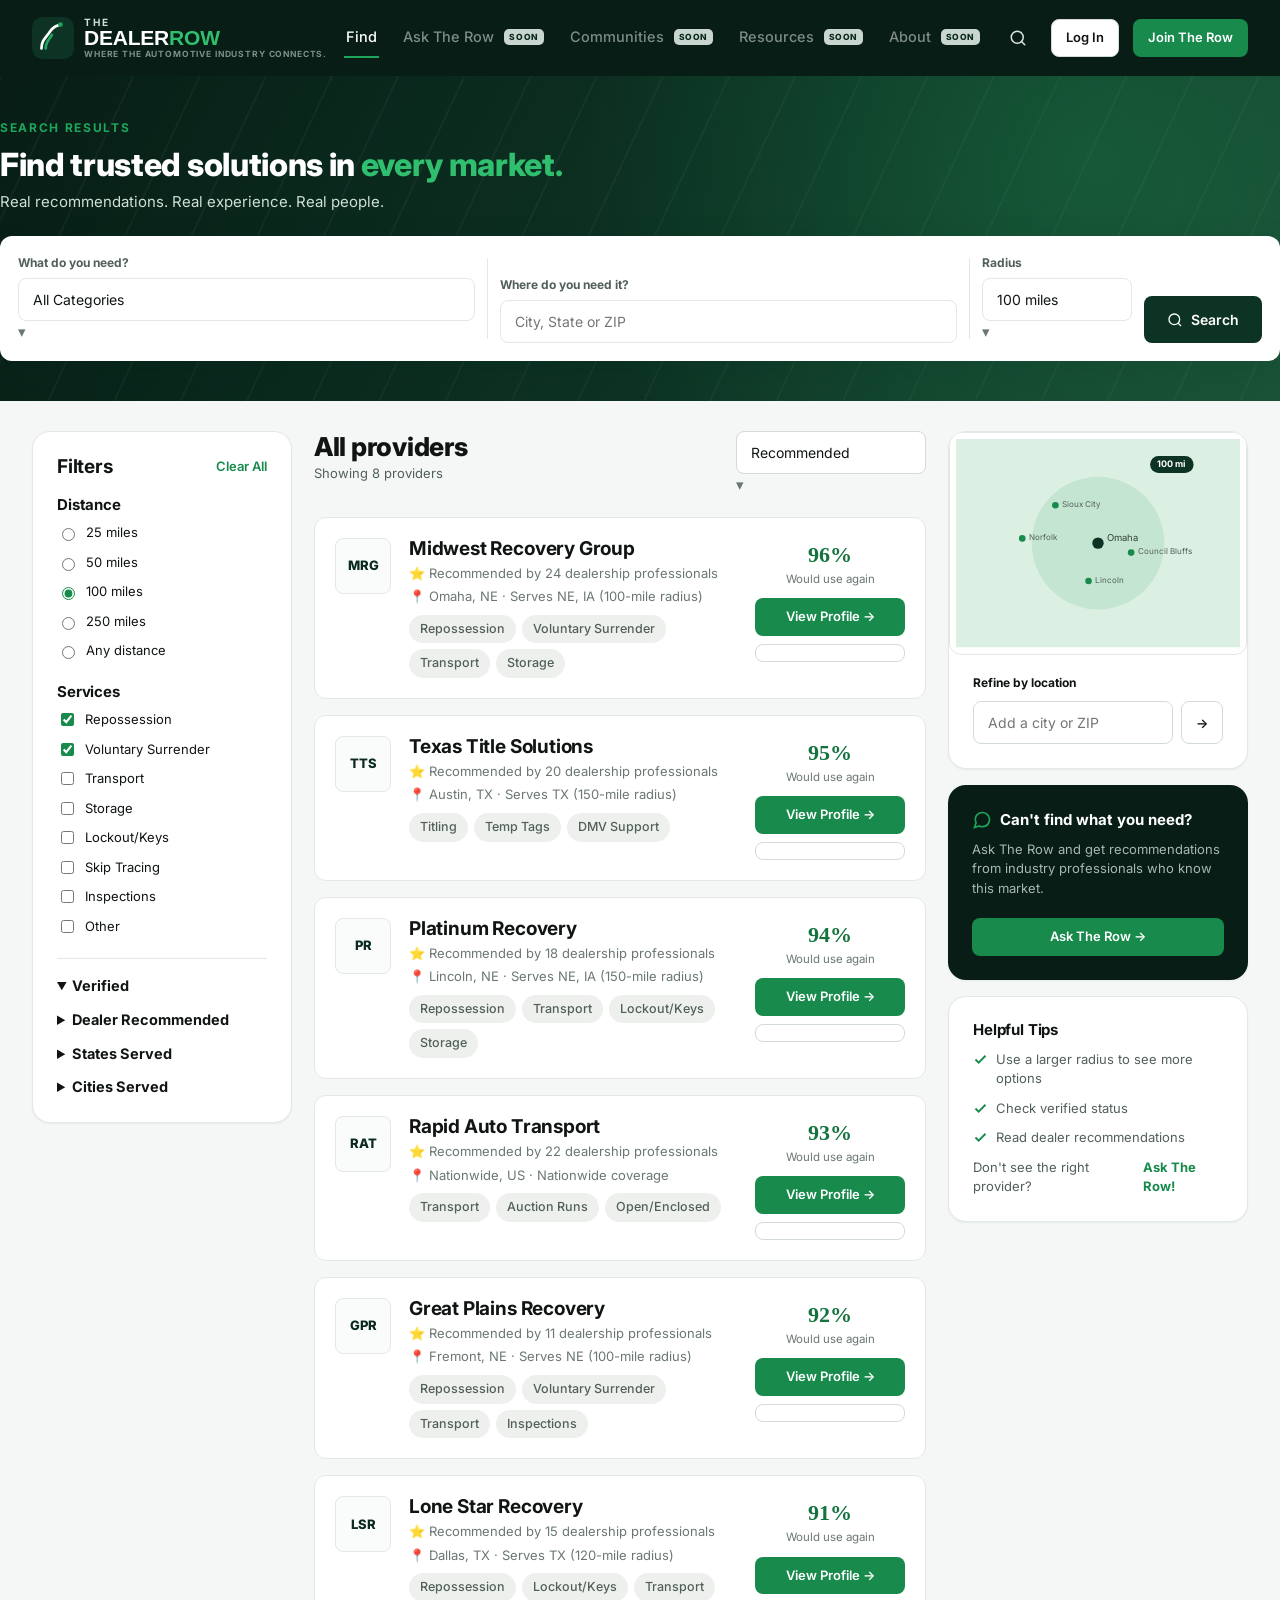
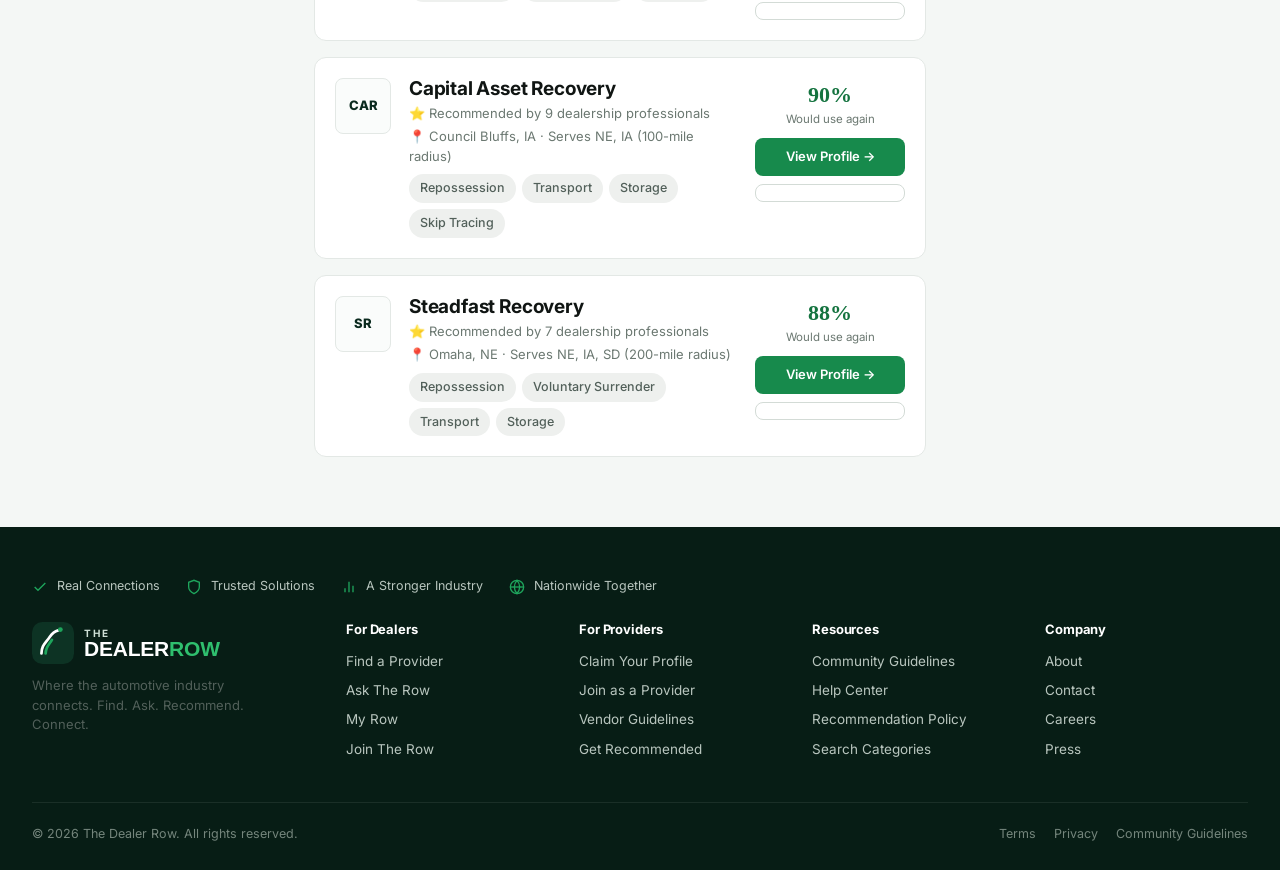
==== commit 4d5cbbd6: "Add files via upload" ====
--- a/find.html
+++ b/find.html
@@ -18,14 +18,14 @@
       <div class="logo-text"><span class="l1">THE</span><span class="l2">DEALER<span>ROW</span></span><span class="l3">WHERE THE AUTOMOTIVE INDUSTRY CONNECTS.</span></div>
     </a>
     <nav class="main-nav">
-      <a href="find.html" data-page="find">Find <svg viewBox="0 0 24 24" fill="none" stroke="currentColor" stroke-width="2.5" stroke-linecap="round" stroke-linejoin="round"><polyline points="6 9 12 15 18 9"></polyline></svg></a>
-      <a href="ask-the-row.html" data-page="ask">Ask The Row</a>
-      <a href="#" data-page="communities">Communities <svg viewBox="0 0 24 24" fill="none" stroke="currentColor" stroke-width="2.5" stroke-linecap="round" stroke-linejoin="round"><polyline points="6 9 12 15 18 9"></polyline></svg></a>
-      <a href="#" data-page="resources">Resources <svg viewBox="0 0 24 24" fill="none" stroke="currentColor" stroke-width="2.5" stroke-linecap="round" stroke-linejoin="round"><polyline points="6 9 12 15 18 9"></polyline></svg></a>
-      <a href="#" data-page="about">About <svg viewBox="0 0 24 24" fill="none" stroke="currentColor" stroke-width="2.5" stroke-linecap="round" stroke-linejoin="round"><polyline points="6 9 12 15 18 9"></polyline></svg></a>
+      <a href="find.html" class="active" data-page="find">Find</a>
+      <a href="#" class="nav-soon" data-soon="Ask The Row" data-page="ask">Ask The Row<span class="soon-tag">Soon</span></a>
+      <a href="#" class="nav-soon" data-soon="Communities" data-page="communities">Communities<span class="soon-tag">Soon</span></a>
+      <a href="#" class="nav-soon" data-soon="Resources" data-page="resources">Resources<span class="soon-tag">Soon</span></a>
+      <a href="#" class="nav-soon" data-soon="About" data-page="about">About<span class="soon-tag">Soon</span></a>
     </nav>
     <div class="header-actions">
-      <button class="icon-btn" aria-label="Search"><svg viewBox="0 0 24 24" fill="none" stroke="currentColor" stroke-width="2" stroke-linecap="round" stroke-linejoin="round"><circle cx="11" cy="11" r="8"></circle><line x1="21" y1="21" x2="16.65" y2="16.65"></line></svg></button>
+      <button class="icon-btn" aria-label="Search" onclick="document.getElementById('locInput').focus();document.getElementById('locInput').scrollIntoView({behavior:'smooth',block:'center'});"><svg viewBox="0 0 24 24" fill="none" stroke="currentColor" stroke-width="2" stroke-linecap="round" stroke-linejoin="round"><circle cx="11" cy="11" r="8"></circle><line x1="21" y1="21" x2="16.65" y2="16.65"></line></svg></button>
       <a href="join.html" class="btn btn-outline btn-sm">Log In</a>
       <a href="join.html" class="btn btn-accent btn-sm">Join The Row</a>
       <button class="hamburger" data-menu-toggle aria-label="Menu"><svg viewBox="0 0 24 24" fill="none" stroke="currentColor" stroke-width="2" stroke-linecap="round" stroke-linejoin="round"><line x1="3" y1="12" x2="21" y2="12"></line><line x1="3" y1="6" x2="21" y2="6"></line><line x1="3" y1="18" x2="21" y2="18"></line></svg></button>
@@ -35,10 +35,10 @@
 <div class="mobile-nav-panel" data-mobile-nav>
   <div class="container">
     <a href="find.html">Find</a>
-    <a href="ask-the-row.html">Ask The Row</a>
-    <a href="#">Communities</a>
-    <a href="#">Resources</a>
-    <a href="#">About</a>
+    <a href="#" data-soon="Ask The Row">Ask The Row</a>
+    <a href="#" data-soon="Communities">Communities</a>
+    <a href="#" data-soon="Resources">Resources</a>
+    <a href="#" data-soon="About">About</a>
     <div class="mnp-actions">
       <a href="join.html" class="btn btn-outline-light btn-sm w-full">Log In</a>
       <a href="join.html" class="btn btn-accent btn-sm w-full">Join The Row</a>
@@ -57,11 +57,13 @@
         <label>What do you need?</label>
         <div class="select-wrap">
           <select class="input select" id="svcSelect">
-            <option>Repossession &amp; Recovery</option>
+            <option value="">All Categories</option>
+            <option>Recovery &amp; Collateral</option>
             <option>Legal &amp; Compliance</option>
             <option>Finance &amp; Collections</option>
             <option>Dealer Technology</option>
             <option>Titling &amp; Administration</option>
+            <option>Vehicle Operations</option>
           </select>
           <span style="color:var(--text-500);">&#9662;</span>
         </div>
@@ -69,13 +71,13 @@
       <div class="divider"></div>
       <div class="sb-field">
         <label>Where do you need it?</label>
-        <input class="input" type="text" id="locInput" value="Omaha, Nebraska">
+        <input class="input" type="text" id="locInput" placeholder="City, State or ZIP">
       </div>
       <div class="divider"></div>
       <div class="sb-field" style="max-width:150px;">
         <label>Radius</label>
         <div class="select-wrap">
-          <select class="input select">
+          <select class="input select" id="radiusSelect">
             <option>100 miles</option>
             <option>50 miles</option>
             <option>250 miles</option>
@@ -84,7 +86,7 @@
           <span style="color:var(--text-500);">&#9662;</span>
         </div>
       </div>
-      <button class="btn btn-primary" style="height:47px;" onclick="document.getElementById('resultsHeading').scrollIntoView({behavior:'smooth'});"><svg viewBox="0 0 24 24" fill="none" stroke="currentColor" stroke-width="2"><circle cx="11" cy="11" r="8"></circle><line x1="21" y1="21" x2="16.65" y2="16.65"></line></svg> Search</button>
+      <button class="btn btn-primary" style="height:47px;" onclick="drRunFindSearch()"><svg viewBox="0 0 24 24" fill="none" stroke="currentColor" stroke-width="2"><circle cx="11" cy="11" r="8"></circle><line x1="21" y1="21" x2="16.65" y2="16.65"></line></svg> Search</button>
     </div>
   </div>
 </section>
@@ -142,8 +144,8 @@
     <div>
       <div class="flex justify-between items-center" style="flex-wrap:wrap;gap:10px;">
         <div>
-          <h2 id="resultsHeading" style="margin-bottom:2px;">Recovery &amp; Collateral near Omaha, NE</h2>
-          <p class="text-sm mt-0">12 providers serving this area</p>
+          <h2 id="resultsHeading" style="margin-bottom:2px;">All providers</h2>
+          <p class="text-sm mt-0" id="resultsCountText">Showing all providers</p>
         </div>
         <div class="select-wrap" style="width:190px;">
           <select class="input select"><option>Recommended</option><option>Highest Rated</option><option>Most Recommendations</option><option>Closest</option></select>
@@ -151,129 +153,8 @@
         </div>
       </div>
 
-      <div style="display:flex;flex-direction:column;gap:16px;margin-top:20px;" id="resultsList">
-
-        <div class="result-card">
-          <div class="result-logo">MIDWEST<br>RECOVERY</div>
-          <div class="result-meta">
-            <div class="result-title-row">
-              <h3><a href="provider.html">Midwest Recovery Group</a></h3>
-              <span class="badge badge-verified"><svg viewBox="0 0 24 24" fill="none" stroke="currentColor" stroke-width="3"><polyline points="20 6 9 17 4 12"></polyline></svg>Business Verified</span>
-            </div>
-            <div class="result-sub">
-              <span>&#11088; Recommended by 24 dealership professionals</span>
-            </div>
-            <div class="result-sub" style="margin-top:-4px;">
-              <span>&#128205; Omaha, NE &middot; Serves NE, IA (100-mile radius)</span>
-            </div>
-            <div class="result-tags">
-              <span class="chip">Repossession</span><span class="chip">Voluntary Surrender</span><span class="chip">Transport</span><span class="chip">Storage</span>
-            </div>
-          </div>
-          <div class="result-side">
-            <div class="pct">96%</div>
-            <div class="pctlbl">Would use again</div>
-            <a href="provider.html" class="btn btn-accent btn-sm w-full">View Profile &rarr;</a>
-            <button class="btn btn-outline btn-sm w-full mt-8">Save to My Row</button>
-          </div>
-        </div>
-
-        <div class="result-card">
-          <div class="result-logo">PLATINUM<br>RECOVERY</div>
-          <div class="result-meta">
-            <div class="result-title-row">
-              <h3><a href="provider.html">Platinum Recovery</a></h3>
-              <span class="badge badge-verified"><svg viewBox="0 0 24 24" fill="none" stroke="currentColor" stroke-width="3"><polyline points="20 6 9 17 4 12"></polyline></svg>Business Verified</span>
-            </div>
-            <div class="result-sub"><span>&#11088; Recommended by 18 dealership professionals</span></div>
-            <div class="result-sub" style="margin-top:-4px;"><span>&#128205; Lincoln, NE &middot; Serves NE, IA (150-mile radius)</span></div>
-            <div class="result-tags">
-              <span class="chip">Repossession</span><span class="chip">Transport</span><span class="chip">Lockout/Keys</span><span class="chip">Storage</span>
-            </div>
-          </div>
-          <div class="result-side">
-            <div class="pct">94%</div>
-            <div class="pctlbl">Would use again</div>
-            <a href="provider.html" class="btn btn-accent btn-sm w-full">View Profile &rarr;</a>
-            <button class="btn btn-outline btn-sm w-full mt-8">Save to My Row</button>
-          </div>
-        </div>
-
-        <div class="result-card">
-          <div class="result-logo">GREAT<br>PLAINS</div>
-          <div class="result-meta">
-            <div class="result-title-row">
-              <h3><a href="provider.html">Great Plains Recovery</a></h3>
-              <span class="badge badge-verified"><svg viewBox="0 0 24 24" fill="none" stroke="currentColor" stroke-width="3"><polyline points="20 6 9 17 4 12"></polyline></svg>Business Verified</span>
-            </div>
-            <div class="result-sub"><span>&#11088; Recommended by 11 dealership professionals</span></div>
-            <div class="result-sub" style="margin-top:-4px;"><span>&#128205; Fremont, NE &middot; Serves NE (100-mile radius)</span></div>
-            <div class="result-tags">
-              <span class="chip">Repossession</span><span class="chip">Voluntary Surrender</span><span class="chip">Transport</span><span class="chip">Inspections</span>
-            </div>
-          </div>
-          <div class="result-side">
-            <div class="pct">92%</div>
-            <div class="pctlbl">Would use again</div>
-            <a href="provider.html" class="btn btn-accent btn-sm w-full">View Profile &rarr;</a>
-            <button class="btn btn-outline btn-sm w-full mt-8">Save to My Row</button>
-          </div>
-        </div>
-
-        <div class="result-card">
-          <div class="result-logo">CAPITAL<br>ASSET</div>
-          <div class="result-meta">
-            <div class="result-title-row">
-              <h3><a href="provider.html">Capital Asset Recovery</a></h3>
-              <span class="badge badge-verified"><svg viewBox="0 0 24 24" fill="none" stroke="currentColor" stroke-width="3"><polyline points="20 6 9 17 4 12"></polyline></svg>Business Verified</span>
-            </div>
-            <div class="result-sub"><span>&#11088; Recommended by 9 dealership professionals</span></div>
-            <div class="result-sub" style="margin-top:-4px;"><span>&#128205; Council Bluffs, IA &middot; Serves NE, IA (100-mile radius)</span></div>
-            <div class="result-tags">
-              <span class="chip">Repossession</span><span class="chip">Transport</span><span class="chip">Storage</span><span class="chip">Skip Tracing</span>
-            </div>
-          </div>
-          <div class="result-side">
-            <div class="pct">90%</div>
-            <div class="pctlbl">Would use again</div>
-            <a href="provider.html" class="btn btn-accent btn-sm w-full">View Profile &rarr;</a>
-            <button class="btn btn-outline btn-sm w-full mt-8">Save to My Row</button>
-          </div>
-        </div>
-
-        <div class="result-card">
-          <div class="result-logo">STEADFAST</div>
-          <div class="result-meta">
-            <div class="result-title-row">
-              <h3><a href="provider.html">Steadfast Recovery</a></h3>
-              <span class="badge badge-verified"><svg viewBox="0 0 24 24" fill="none" stroke="currentColor" stroke-width="3"><polyline points="20 6 9 17 4 12"></polyline></svg>Business Verified</span>
-            </div>
-            <div class="result-sub"><span>&#11088; Recommended by 7 dealership professionals</span></div>
-            <div class="result-sub" style="margin-top:-4px;"><span>&#128205; Omaha, NE &middot; Serves NE, IA, SD (200-mile radius)</span></div>
-            <div class="result-tags">
-              <span class="chip">Repossession</span><span class="chip">Voluntary Surrender</span><span class="chip">Transport</span><span class="chip">Storage</span>
-            </div>
-          </div>
-          <div class="result-side">
-            <div class="pct">88%</div>
-            <div class="pctlbl">Would use again</div>
-            <a href="provider.html" class="btn btn-accent btn-sm w-full">View Profile &rarr;</a>
-            <button class="btn btn-outline btn-sm w-full mt-8">Save to My Row</button>
-          </div>
-        </div>
-
-      </div>
-
-      <div class="flex justify-between items-center mt-24" style="flex-wrap:wrap;gap:12px;">
-        <p class="text-sm mt-0">Showing 5 of 12 providers</p>
-        <div class="pagination">
-          <button>&lsaquo;</button>
-          <button class="active">1</button>
-          <button>2</button>
-          <button>3</button>
-          <button>&rsaquo;</button>
-        </div>
-      </div>
+      <div style="display:flex;flex-direction:column;gap:16px;margin-top:20px;" id="resultsList"></div>
+      <p class="text-sm text-muted" id="noResultsNote" style="display:none;margin-top:14px;">No exact matches for that search, so here's the full nationwide list instead — try a broader category or radius.</p>
     </div>
 
     <!-- Right rail -->
@@ -309,7 +190,7 @@
       <div class="card card-pad mt-16" style="background:var(--forest-950);border:none;color:#fff;">
         <div class="flex gap-8 items-center"><svg viewBox="0 0 24 24" fill="none" stroke-width="2" width="20" height="20" style="stroke:var(--green-500);"><path d="M21 11.5a8.38 8.38 0 0 1-.9 3.8 8.5 8.5 0 0 1-7.6 4.7 8.38 8.38 0 0 1-3.8-.9L3 21l1.9-5.7a8.38 8.38 0 0 1-.9-3.8 8.5 8.5 0 0 1 4.7-7.6 8.38 8.38 0 0 1 3.8-.9h.5a8.48 8.48 0 0 1 8 8v.5z"></path></svg><strong>Can't find what you need?</strong></div>
         <p style="color:#a9b8b0;font-size:13px;margin-top:8px;">Ask The Row and get recommendations from industry professionals who know this market.</p>
-        <a href="ask-the-row.html" class="btn btn-accent btn-sm w-full mt-8">Ask The Row &rarr;</a>
+        <a href="#" class="btn btn-accent btn-sm w-full mt-8" data-soon="Ask The Row">Ask The Row &rarr;</a>
       </div>
 
       <div class="card card-pad mt-16">
@@ -318,7 +199,7 @@
           <div class="flex gap-8 text-sm" style="color:var(--text-600);"><svg viewBox="0 0 24 24" fill="none" stroke-width="3" width="15" height="15" style="stroke:var(--green-600);flex-shrink:0;margin-top:2px;"><polyline points="20 6 9 17 4 12"></polyline></svg>Use a larger radius to see more options</div>
           <div class="flex gap-8 text-sm" style="color:var(--text-600);"><svg viewBox="0 0 24 24" fill="none" stroke-width="3" width="15" height="15" style="stroke:var(--green-600);flex-shrink:0;margin-top:2px;"><polyline points="20 6 9 17 4 12"></polyline></svg>Check verified status</div>
           <div class="flex gap-8 text-sm" style="color:var(--text-600);"><svg viewBox="0 0 24 24" fill="none" stroke-width="3" width="15" height="15" style="stroke:var(--green-600);flex-shrink:0;margin-top:2px;"><polyline points="20 6 9 17 4 12"></polyline></svg>Read dealer recommendations</div>
-          <div class="flex gap-8 text-sm" style="color:var(--text-600);">Don't see the right provider? <a href="ask-the-row.html" style="color:var(--green-600);font-weight:700;">Ask The Row!</a></div>
+          <div class="flex gap-8 text-sm" style="color:var(--text-600);">Don't see the right provider? <a href="#" data-soon="Ask The Row" style="color:var(--green-600);font-weight:700;">Ask The Row!</a></div>
         </div>
       </div>
     </aside>
@@ -344,7 +225,7 @@
       </div>
       <div>
         <h4>For Dealers</h4>
-        <ul><li><a href="find.html">Find a Provider</a></li><li><a href="ask-the-row.html">Ask The Row</a></li><li><a href="my-row.html">My Row</a></li><li><a href="join.html">Join The Row</a></li></ul>
+        <ul><li><a href="find.html">Find a Provider</a></li><li><a href="#" data-soon="Ask The Row">Ask The Row</a></li><li><a href="my-row.html">My Row</a></li><li><a href="join.html">Join The Row</a></li></ul>
       </div>
       <div>
         <h4>For Providers</h4>
@@ -367,5 +248,110 @@
 </footer>
 
 <script src="js/app.js"></script>
+<script>
+  /* Category name -> matching provider.category / keyword map (demo-level matching, not a real search engine) */
+  const DR_CATEGORY_KEYWORDS = {
+    "Recovery & Collateral": ["Recovery & Collateral"],
+    "Legal & Compliance": ["Legal & Compliance"],
+    "Finance & Collections": ["Finance & Collections"],
+    "Dealer Technology": ["Dealer Technology"],
+    "Titling & Administration": ["Titling & Administration"],
+    "Vehicle Operations": ["Vehicle Operations"],
+  };
+
+  function drProviderMatchesLocation(p, locationQuery) {
+    if (!locationQuery) return true;
+    const q = locationQuery.trim().toLowerCase();
+    if (!q) return true;
+    if (p.state === "US") return true; // nationwide providers always match a location search
+    return (p.city + ", " + p.state).toLowerCase().includes(q) || p.state.toLowerCase() === q || p.city.toLowerCase().includes(q);
+  }
+
+  function drRenderResultCard(p) {
+    const card = document.createElement("div");
+    card.className = "result-card";
+    card.innerHTML = `
+      <div class="result-logo">${p.initials}</div>
+      <div class="result-meta">
+        <div class="result-title-row">
+          <h3><a href="provider-profile.html?id=${p.id}">${p.name}</a></h3>
+          ${p.verified ? '<span class="badge badge-verified"><svg viewBox="0 0 24 24" fill="none" stroke="currentColor" stroke-width="3"><polyline points="20 6 9 17 4 12"></polyline></svg>Business Verified</span>' : ""}
+        </div>
+        <div class="result-sub"><span>&#11088; Recommended by ${p.recs} dealership professionals</span></div>
+        <div class="result-sub" style="margin-top:-4px;"><span>&#128205; ${p.city}, ${p.state} &middot; ${p.servesText}</span></div>
+        <div class="result-tags">${p.services.map((s) => `<span class="chip">${s}</span>`).join("")}</div>
+      </div>
+      <div class="result-side">
+        <div class="pct">${p.pct}%</div>
+        <div class="pctlbl">Would use again</div>
+        <a href="provider-profile.html?id=${p.id}" class="btn btn-accent btn-sm w-full">View Profile &rarr;</a>
+        <button class="btn btn-outline btn-sm w-full mt-8" data-save-id="${p.id}"></button>
+      </div>`;
+    return card;
+  }
+
+  function drRenderFindResults(service, location) {
+    const list = document.getElementById("resultsList");
+    const heading = document.getElementById("resultsHeading");
+    const countText = document.getElementById("resultsCountText");
+    const noResultsNote = document.getElementById("noResultsNote");
+    if (!list) return;
+
+    let filtered = DR_PROVIDERS.filter((p) => {
+      const svcMatch = !service || p.category === service;
+      const locMatch = drProviderMatchesLocation(p, location);
+      return svcMatch && locMatch;
+    });
+
+    let usedFallback = false;
+    if (filtered.length === 0) {
+      filtered = DR_PROVIDERS.slice();
+      usedFallback = true;
+    }
+
+    // sort by "Would use again" percentage, highest first (matches the default "Recommended" sort)
+    filtered.sort((a, b) => b.pct - a.pct);
+
+    list.innerHTML = "";
+    filtered.forEach((p) => list.appendChild(drRenderResultCard(p)));
+
+    let headingText;
+    if (usedFallback || (!service && !location)) {
+      headingText = "All providers";
+    } else if (service && location) {
+      headingText = `${service} near ${location}`;
+    } else if (service) {
+      headingText = service;
+    } else {
+      headingText = `All providers near ${location}`;
+    }
+    if (heading) heading.textContent = headingText;
+    if (countText) countText.textContent = `Showing ${filtered.length} provider${filtered.length === 1 ? "" : "s"}${location && !usedFallback ? " serving this area" : ""}`;
+    if (noResultsNote) noResultsNote.style.display = usedFallback && (service || location) ? "" : "none";
+
+    initSaveButtons(); // (re)wire Save buttons on the freshly-rendered cards
+  }
+
+  function drRunFindSearch() {
+    const service = document.getElementById("svcSelect").value;
+    const location = document.getElementById("locInput").value;
+    const params = new URLSearchParams();
+    if (service) params.set("service", service);
+    if (location) params.set("location", location);
+    history.replaceState(null, "", "find.html" + (params.toString() ? "?" + params.toString() : ""));
+    drRenderFindResults(service, location);
+    document.getElementById("resultsHeading").scrollIntoView({ behavior: "smooth" });
+  }
+
+  // On load: read ?service= and ?location= from the URL (arriving from the homepage search or a category card)
+  (function drInitFindFromQuery() {
+    const params = new URLSearchParams(window.location.search);
+    const service = params.get("service") || "";
+    const location = params.get("location") || document.getElementById("locInput").value;
+    if (service) document.getElementById("svcSelect").value = service;
+    if (params.get("location")) document.getElementById("locInput").value = location;
+    drRenderFindResults(service, location);
+  })();
+</script>
 </body>
 </html>
--- a/css/styles.css
+++ b/css/styles.css
@@ -0,0 +1,749 @@
+/* ==========================================================================
+   THE DEALER ROW — Design System
+   Where the automotive industry connects.
+   ========================================================================== */
+
+:root {
+  /* Brand greens */
+  --forest-950: #071d15;
+  --forest-900: #0a2a1e;
+  --forest-850: #0d3324;
+  --forest-800: #113c2c;
+  --green-700: #14733f;
+  --green-600: #178a4c;
+  --green-500: #1ea55c;
+  --green-400: #2fbf6e;
+  --green-100: #e3f6ea;
+  --green-50: #f0faf3;
+
+  /* Neutrals */
+  --bg: #f4f7f5;
+  --white: #ffffff;
+  --border: #e3e8e5;
+  --border-strong: #d3dbd6;
+  --text-900: #101513;
+  --text-700: #33403a;
+  --text-600: #52605a;
+  --text-500: #6b7871;
+  --text-400: #90998f;
+
+  /* Status */
+  --amber-500: #b8860b;
+  --amber-100: #fdf1d6;
+  --amber-text: #92650a;
+  --gray-100: #eef0ee;
+  --gray-text: #626e68;
+  --red-500: #c0392b;
+
+  /* Elevation */
+  --shadow-sm: 0 1px 2px rgba(10, 42, 30, 0.06);
+  --shadow-md: 0 4px 14px rgba(10, 42, 30, 0.08);
+  --shadow-lg: 0 16px 40px rgba(10, 42, 30, 0.14);
+
+  --radius-sm: 8px;
+  --radius-md: 12px;
+  --radius-lg: 18px;
+  --radius-full: 999px;
+
+  --header-h: 76px;
+  --sidebar-w: 260px;
+  --maxw: 1300px;
+}
+
+* { box-sizing: border-box; }
+html { scroll-behavior: smooth; }
+body {
+  margin: 0;
+  background: var(--bg);
+  color: var(--text-900);
+  font-family: "Inter", -apple-system, BlinkMacSystemFont, "Segoe UI", sans-serif;
+  font-size: 15px;
+  line-height: 1.5;
+  -webkit-font-smoothing: antialiased;
+}
+h1, h2, h3, h4 {
+  font-family: "Poppins", "Inter", sans-serif;
+  color: var(--text-900);
+  margin: 0 0 8px;
+  line-height: 1.15;
+  letter-spacing: -0.01em;
+}
+h1 { font-size: 40px; font-weight: 800; }
+h2 { font-size: 26px; font-weight: 800; }
+h3 { font-size: 19px; font-weight: 700; }
+h4 { font-size: 15px; font-weight: 700; }
+p { margin: 0 0 12px; color: var(--text-600); }
+a { color: inherit; text-decoration: none; }
+ul { margin: 0; padding: 0; list-style: none; }
+button { font-family: inherit; cursor: pointer; background: none; border: none; color: inherit; appearance: none; -webkit-appearance: none; font-size: inherit; }
+img { max-width: 100%; display: block; }
+input, select, textarea {
+  font-family: inherit;
+  font-size: 14px;
+  color: var(--text-900);
+}
+.script {
+  font-family: "Caveat", cursive;
+  font-weight: 600;
+}
+
+.container {
+  max-width: var(--maxw);
+  margin: 0 auto;
+  padding: 0 32px;
+}
+
+.eyebrow {
+  text-transform: uppercase;
+  font-size: 12px;
+  font-weight: 700;
+  letter-spacing: 0.14em;
+  color: var(--green-500);
+}
+
+/* ---------------------------------- Buttons ---------------------------------- */
+.btn {
+  display: inline-flex;
+  align-items: center;
+  justify-content: center;
+  gap: 8px;
+  padding: 12px 22px;
+  border-radius: var(--radius-sm);
+  font-weight: 600;
+  font-size: 14px;
+  border: 1.5px solid transparent;
+  transition: all .15s ease;
+  white-space: nowrap;
+}
+.btn svg { width: 16px; height: 16px; flex-shrink: 0; }
+.btn-primary { background: var(--forest-850); color: #fff; }
+.btn-primary:hover { background: var(--forest-900); }
+.btn-accent { background: var(--green-600); color: #fff; }
+.btn-accent:hover { background: var(--green-700); }
+.btn-outline { background: #fff; color: var(--text-900); border-color: var(--border-strong); }
+.btn-outline:hover { border-color: var(--forest-850); }
+.btn-outline-light { background: transparent; color: #fff; border-color: rgba(255,255,255,.5); }
+.btn-outline-light:hover { border-color: #fff; }
+.btn-ghost { background: transparent; color: var(--text-700); }
+.btn-danger-outline { background: #fff; color: var(--red-500); border-color: #f1c9c3; }
+.btn-sm { padding: 8px 14px; font-size: 13px; }
+.btn-block { width: 100%; }
+.btn:disabled { opacity: .5; cursor: not-allowed; }
+
+/* ---------------------------------- Header ---------------------------------- */
+.site-header {
+  position: sticky; top: 0; z-index: 100;
+  background: var(--forest-950);
+  height: var(--header-h);
+  display: flex;
+  align-items: center;
+}
+.site-header .container,
+.header-inner {
+  display: flex;
+  align-items: center;
+  justify-content: space-between;
+  width: 100%;
+  gap: 20px;
+}
+.logo {
+  display: flex;
+  align-items: center;
+  gap: 10px;
+  flex-shrink: 0;
+}
+.logo-mark {
+  width: 42px; height: 42px;
+  flex-shrink: 0;
+}
+.logo-text {
+  display: flex;
+  flex-direction: column;
+  line-height: 1;
+}
+.logo-text .l1 {
+  font-size: 10px;
+  font-weight: 700;
+  letter-spacing: .18em;
+  color: #cfe0d6;
+}
+.logo-text .l2 {
+  font-family: "Poppins", sans-serif;
+  font-weight: 800;
+  font-size: 21px;
+  color: #fff;
+  letter-spacing: -0.01em;
+}
+.logo-text .l2 span { color: var(--green-400); }
+.logo-text .l3 {
+  font-size: 8.5px;
+  font-weight: 700;
+  letter-spacing: .1em;
+  color: #7d9187;
+  margin-top: 2px;
+}
+.main-nav {
+  display: flex;
+  align-items: center;
+  gap: 22px;
+  flex: 1;
+  justify-content: center;
+  min-width: 0;
+}
+.main-nav a {
+  display: flex;
+  align-items: center;
+  gap: 5px;
+  color: #dbe6e0;
+  font-size: 14.5px;
+  font-weight: 500;
+  padding: 8px 2px;
+  border-bottom: 2px solid transparent;
+  white-space: nowrap;
+}
+.main-nav a:hover, .main-nav a.active { color: #fff; }
+.main-nav a.active { border-color: var(--green-500); }
+.main-nav a svg { width: 13px; height: 13px; opacity: .7; }
+.header-actions {
+  display: flex;
+  align-items: center;
+  gap: 14px;
+  flex-shrink: 0;
+}
+.icon-btn {
+  width: 38px; height: 38px;
+  display: flex; align-items: center; justify-content: center;
+  border-radius: var(--radius-full);
+  color: #dbe6e0;
+  position: relative;
+  border: 1px solid transparent;
+}
+.icon-btn:hover { background: rgba(255,255,255,.08); }
+.icon-btn svg { width: 18px; height: 18px; }
+.badge-dot {
+  position: absolute; top: 3px; right: 3px;
+  background: var(--green-500);
+  color: #06150e;
+  font-size: 9.5px; font-weight: 800;
+  width: 16px; height: 16px; border-radius: 50%;
+  display: flex; align-items: center; justify-content: center;
+  border: 2px solid var(--forest-950);
+}
+.avatar-btn {
+  display: flex; align-items: center; gap: 8px;
+  color: #fff; padding: 4px 6px 4px 4px; border-radius: var(--radius-full);
+  border: 1px solid rgba(255,255,255,.14);
+}
+.avatar-btn:hover { background: rgba(255,255,255,.06); }
+.avatar {
+  width: 32px; height: 32px; border-radius: 50%;
+  background: var(--green-600);
+  color: #fff; font-weight: 700; font-size: 12.5px;
+  display: flex; align-items: center; justify-content: center;
+  border: 1.5px solid rgba(255,255,255,.35);
+  flex-shrink: 0;
+}
+.avatar.lg { width: 52px; height: 52px; font-size: 18px; }
+.avatar.sm { width: 26px; height: 26px; font-size: 10px; }
+.avatar-btn svg { width: 14px; height: 14px; color: #b9c6bf; }
+.hamburger { display: none; }
+
+/* ---------------------------------- Layout w/ sidebar ---------------------------------- */
+.app-shell {
+  display: flex;
+  align-items: flex-start;
+  min-height: calc(100vh - var(--header-h));
+}
+.sidebar {
+  width: var(--sidebar-w);
+  background: var(--forest-950);
+  min-height: calc(100vh - var(--header-h));
+  padding: 26px 20px;
+  flex-shrink: 0;
+  position: sticky;
+  top: var(--header-h);
+  display: flex;
+  flex-direction: column;
+}
+.sidebar-user {
+  padding-bottom: 20px;
+  margin-bottom: 8px;
+  border-bottom: 1px solid rgba(255,255,255,.08);
+}
+.sidebar-user-row { display: flex; align-items: center; gap: 12px; margin-bottom: 4px; }
+.sidebar-user-name { color: #fff; font-weight: 700; font-size: 15px; display: flex; align-items: center; gap: 5px; }
+.sidebar-user-name svg { width: 15px; height: 15px; color: var(--green-500); }
+.sidebar-user-role { color: #a9b8b0; font-size: 12.5px; margin-top: 2px; }
+.sidebar-user-sub { color: #74857c; font-size: 12px; }
+.sidebar-nav { display: flex; flex-direction: column; gap: 3px; margin-top: 14px; flex: 1; }
+.sidebar-nav a {
+  display: flex; align-items: center; gap: 12px;
+  color: #cbd6d0; font-size: 14.5px; font-weight: 500;
+  padding: 11px 12px; border-radius: var(--radius-sm);
+}
+.sidebar-nav a svg { width: 18px; height: 18px; opacity: .85; flex-shrink: 0; }
+.sidebar-nav a:hover { background: rgba(255,255,255,.06); color: #fff; }
+.sidebar-nav a.active { background: var(--green-600); color: #fff; }
+.sidebar-nav a.active svg { opacity: 1; }
+.sidebar-tagline {
+  margin-top: 24px;
+  color: #eef4f0;
+  font-size: 26px;
+  line-height: 1.15;
+}
+.sidebar-tagline .underline {
+  display: block; width: 76px; height: 3px; background: var(--green-500);
+  border-radius: 2px; margin-top: 8px; transform: rotate(-2deg);
+}
+.main-content { flex: 1; min-width: 0; padding: 34px 32px 70px; }
+
+/* ---------------------------------- Cards ---------------------------------- */
+.card {
+  background: var(--white);
+  border: 1px solid var(--border);
+  border-radius: var(--radius-lg);
+  box-shadow: var(--shadow-sm);
+}
+.card-pad { padding: 24px; }
+.stat-tile {
+  background: var(--white);
+  border: 1px solid var(--border);
+  border-radius: var(--radius-md);
+  padding: 18px 20px;
+  display: flex; align-items: center; gap: 14px;
+}
+.stat-tile .icon {
+  width: 42px; height: 42px; border-radius: var(--radius-sm);
+  background: var(--green-50); color: var(--green-600);
+  display: flex; align-items: center; justify-content: center; flex-shrink: 0;
+}
+.stat-tile .icon svg { width: 20px; height: 20px; }
+.stat-tile .num { font-size: 24px; font-weight: 800; font-family: "Poppins"; line-height: 1; }
+.stat-tile .lbl { font-size: 12.5px; color: var(--text-500); margin-top: 4px; }
+
+/* ---------------------------------- Badges ---------------------------------- */
+.badge {
+  display: inline-flex; align-items: center; gap: 5px;
+  font-size: 12px; font-weight: 700; padding: 4px 10px;
+  border-radius: var(--radius-full);
+}
+.badge svg { width: 12px; height: 12px; }
+.badge-verified { background: var(--green-100); color: var(--green-700); }
+.badge-pending { background: var(--amber-100); color: var(--amber-text); }
+.badge-declined { background: var(--gray-100); color: var(--gray-text); }
+.badge-outline { background: #fff; border: 1px solid var(--border-strong); color: var(--text-600); }
+.chip {
+  display: inline-flex; align-items: center;
+  font-size: 12.5px; font-weight: 500; color: var(--text-600);
+  background: var(--gray-100); padding: 5px 11px; border-radius: var(--radius-full);
+}
+
+/* ---------------------------------- Forms ---------------------------------- */
+.field { margin-bottom: 18px; }
+.field label {
+  display: block; font-size: 13.5px; font-weight: 700; color: var(--text-900);
+  margin-bottom: 7px;
+}
+.field label .opt { font-weight: 400; color: var(--text-400); }
+.field .hint { font-size: 12px; color: var(--text-500); margin-top: 6px; }
+.input, .select, textarea.input {
+  width: 100%;
+  border: 1.5px solid var(--border-strong);
+  border-radius: var(--radius-sm);
+  padding: 12px 14px;
+  background: #fff;
+  outline: none;
+}
+.input:focus, .select:focus, textarea.input:focus {
+  border-color: var(--green-500);
+  box-shadow: 0 0 0 3px var(--green-100);
+}
+textarea.input { resize: vertical; min-height: 90px; font-family: inherit; }
+.select-wrap { position: relative; }
+.select-wrap svg {
+  position: absolute; right: 14px; top: 50%; transform: translateY(-50%);
+  width: 14px; height: 14px; color: var(--text-500); pointer-events: none;
+}
+.select { appearance: none; }
+.row-2 { display: grid; grid-template-columns: 1fr 1fr; gap: 18px; }
+.checkbox-row { display: flex; align-items: flex-start; gap: 10px; }
+.checkbox-row input { margin-top: 3px; width: 17px; height: 17px; accent-color: var(--green-600); }
+.checkbox-row .box {
+  background: var(--green-50); border: 1px solid var(--green-100);
+  border-radius: var(--radius-sm); padding: 14px 16px;
+}
+
+/* choice cards (account type / invitee type) */
+.choice-grid { display: grid; grid-template-columns: repeat(3, 1fr); gap: 16px; }
+.choice-card {
+  position: relative;
+  background: #fff; border: 2px solid var(--border);
+  border-radius: var(--radius-md); padding: 22px 18px;
+  cursor: pointer; text-align: center; transition: all .12s ease;
+}
+.choice-card:hover { border-color: var(--border-strong); }
+.choice-card.selected { border-color: var(--green-600); background: var(--green-50); }
+.choice-card .check {
+  position: absolute; top: 12px; right: 12px;
+  width: 22px; height: 22px; border-radius: 50%;
+  background: var(--green-600); color: #fff; display: none;
+  align-items: center; justify-content: center;
+}
+.choice-card.selected .check { display: flex; }
+.choice-card .check svg { width: 12px; height: 12px; }
+.cicon {
+  width: 54px; height: 54px; border-radius: var(--radius-sm);
+  background: var(--forest-900); color: #fff;
+  display: flex; align-items: center; justify-content: center;
+  margin: 0 auto 14px; flex-shrink: 0;
+}
+.cicon svg { width: 26px; height: 26px; }
+.choice-card h4 { font-size: 15.5px; margin-bottom: 4px; }
+.choice-card p { font-size: 12.5px; margin: 0; }
+.choice-card ul { text-align: left; margin-top: 14px; display: flex; flex-direction: column; gap: 7px; }
+.choice-card ul li { font-size: 12.5px; color: var(--text-700); display: flex; gap: 7px; align-items: flex-start; }
+.choice-card ul li svg { width: 13px; height: 13px; color: var(--green-600); flex-shrink: 0; margin-top: 1px; }
+
+/* stepper */
+.stepper { display: flex; align-items: center; margin-bottom: 30px; flex-wrap: wrap; gap: 4px; }
+.step { display: flex; align-items: center; gap: 10px; }
+.step .dot {
+  width: 30px; height: 30px; border-radius: 50%;
+  background: var(--gray-100); color: var(--text-500);
+  display: flex; align-items: center; justify-content: center;
+  font-weight: 700; font-size: 13px; flex-shrink: 0;
+}
+.step.done .dot { background: var(--green-600); color: #fff; }
+.step.active .dot { background: var(--green-600); color: #fff; }
+.step .label { font-size: 13.5px; font-weight: 600; color: var(--text-500); }
+.step.active .label, .step.done .label { color: var(--text-900); }
+.step-line { width: 46px; height: 2px; background: var(--border-strong); margin: 0 12px; }
+
+/* star rating */
+.star-row { display: flex; gap: 4px; }
+.star-row svg { width: 24px; height: 24px; color: var(--border-strong); cursor: pointer; }
+.star-row svg.on { color: var(--green-600); }
+.rate-block { border: 1.5px solid var(--border); border-radius: var(--radius-md); padding: 16px; text-align: center; }
+.rate-block .lbl { font-size: 13px; font-weight: 700; margin-bottom: 10px; }
+.rate-4grid { display: grid; grid-template-columns: repeat(4, 1fr); gap: 14px; }
+
+/* pill toggle group (yes/no/maybe, dealership type etc) */
+.toggle-group { display: grid; gap: 12px; }
+.toggle-card {
+  border: 2px solid var(--border); border-radius: var(--radius-md);
+  padding: 14px 16px; cursor: pointer; display: flex; align-items: center; gap: 10px;
+}
+.toggle-card .radio {
+  width: 18px; height: 18px; border-radius: 50%; border: 2px solid var(--border-strong);
+  flex-shrink: 0; display: flex; align-items: center; justify-content: center;
+}
+.toggle-card.selected { border-color: var(--green-600); background: var(--green-50); }
+.toggle-card.selected .radio { border-color: var(--green-600); background: var(--green-600); }
+.toggle-card.selected .radio::after { content:""; width: 8px; height: 8px; border-radius: 50%; background: #fff; }
+.toggle-card strong { font-size: 14px; display: block; }
+.toggle-card span.sub { font-size: 12px; color: var(--text-500); }
+.toggle-cols-3 { grid-template-columns: repeat(3, 1fr); }
+
+/* ---------------------------------- Tables ---------------------------------- */
+.table-wrap { overflow-x: auto; }
+table.simple { width: 100%; border-collapse: collapse; }
+table.simple th {
+  text-align: left; font-size: 12px; text-transform: uppercase; letter-spacing: .04em;
+  color: var(--text-500); padding: 10px 14px; border-bottom: 1.5px solid var(--border);
+  font-weight: 700;
+}
+table.simple td {
+  padding: 14px; border-bottom: 1px solid var(--border); font-size: 14px; vertical-align: middle;
+}
+table.simple tr:last-child td { border-bottom: none; }
+.row-entity { display: flex; align-items: center; gap: 10px; }
+
+/* ---------------------------------- Hero / sections ---------------------------------- */
+.hero {
+  background: linear-gradient(120deg, var(--forest-950) 0%, var(--forest-850) 55%, #1a4a34 100%);
+  position: relative; overflow: hidden; color: #fff;
+}
+.hero::before {
+  content: ""; position: absolute; inset: 0;
+  background-image:
+    radial-gradient(circle at 85% 25%, rgba(30,165,92,.25), transparent 45%),
+    repeating-linear-gradient(115deg, rgba(255,255,255,.035) 0 2px, transparent 2px 60px);
+}
+.hero-inner { position: relative; z-index: 1; }
+.road-graphic { position: absolute; right: -60px; bottom: -40px; width: 480px; opacity: .5; z-index: 0; }
+
+.section { padding: 64px 0; }
+.section-tight { padding: 40px 0; }
+.bg-white { background: var(--white); }
+.bg-tint { background: var(--green-50); }
+.bg-dark { background: var(--forest-950); color: #fff; }
+.bg-dark p { color: #b9c6bf; }
+.bg-dark h2, .bg-dark h3 { color: #fff; }
+
+.grid { display: grid; gap: 22px; }
+.grid-2 { grid-template-columns: 1fr 1fr; }
+.grid-3 { grid-template-columns: repeat(3, 1fr); }
+.grid-4 { grid-template-columns: repeat(4, 1fr); }
+.grid-6 { grid-template-columns: repeat(6, 1fr); }
+.dashboard-grid { grid-template-columns: 1fr 320px; }
+.find-grid { grid-template-columns: 260px 1fr 300px; }
+
+.feature {
+  text-align: center; padding: 22px;
+}
+.feature .fi {
+  width: 52px; height: 52px; border-radius: var(--radius-sm);
+  background: var(--forest-900); color: #fff;
+  display: flex; align-items: center; justify-content: center;
+  margin: 0 auto 14px;
+}
+.feature .fi svg { width: 24px; height: 24px; }
+.feature h4 { font-size: 15.5px; margin-bottom: 4px; }
+.feature p { font-size: 13px; margin: 0; }
+
+.cat-card {
+  background: #fff; border: 1px solid var(--border); border-radius: var(--radius-md);
+  padding: 20px; display: flex; align-items: center; gap: 14px;
+}
+.cat-card .ci {
+  width: 46px; height: 46px; border-radius: var(--radius-sm);
+  background: var(--green-50); color: var(--green-600);
+  display: flex; align-items: center; justify-content: center; flex-shrink: 0;
+}
+.cat-card .ci svg { width: 22px; height: 22px; }
+.cat-card strong { font-size: 14.5px; display: block; }
+.cat-card span { font-size: 12px; color: var(--text-500); }
+
+/* search box */
+.search-box {
+  background: #fff; border-radius: var(--radius-md); padding: 18px;
+  display: flex; gap: 12px; align-items: flex-end; box-shadow: var(--shadow-lg);
+}
+.search-box .sb-field { flex: 1; text-align: left; }
+.search-box label { font-size: 12px; font-weight: 700; color: var(--text-600); display:block; margin-bottom: 6px; }
+.search-box .input { border-color: var(--border); }
+.search-box .divider { width: 1px; align-self: stretch; background: var(--border); margin: 4px 0; }
+
+/* provider result card */
+.result-card {
+  display: flex; gap: 18px; align-items: flex-start;
+  background: #fff; border: 1px solid var(--border); border-radius: var(--radius-md);
+  padding: 20px;
+}
+.result-logo {
+  width: 56px; height: 56px; border-radius: var(--radius-sm); border: 1px solid var(--border);
+  display: flex; align-items: center; justify-content: center; flex-shrink: 0; overflow: hidden;
+  background: #fafcfb; font-weight: 800; color: var(--forest-900); font-size: 13px; text-align:center;
+}
+.result-meta { flex: 1; min-width: 0; }
+.result-title-row { display: flex; align-items: center; gap: 8px; flex-wrap: wrap; }
+.result-title-row h3 { margin: 0; }
+.result-sub { font-size: 13px; color: var(--text-500); margin: 4px 0 8px; display:flex; gap:12px; flex-wrap:wrap; align-items:center;}
+.result-tags { display: flex; gap: 6px; flex-wrap: wrap; margin-top: 8px; }
+.result-side { text-align: center; width: 150px; flex-shrink: 0; }
+.result-side .pct { font-size: 22px; font-weight: 800; font-family:"Poppins"; color: var(--green-700); }
+.result-side .pctlbl { font-size: 11.5px; color: var(--text-500); margin-bottom: 10px; }
+
+/* thread / qa */
+.qcard {
+  background: #fff; border: 1px solid var(--border); border-radius: var(--radius-md); padding: 20px;
+}
+.qcard + .qcard { margin-top: 14px; }
+.answer-head { display: flex; align-items: center; gap: 10px; margin-bottom: 10px; }
+.answer-meta { font-size: 12.5px; color: var(--text-500); }
+.provider-inline {
+  margin-top: 14px; display: flex; align-items: center; gap: 14px;
+  background: var(--green-50); border: 1px solid var(--green-100); border-radius: var(--radius-sm);
+  padding: 14px;
+}
+.provider-inline .plogo {
+  width: 40px; height: 40px; border-radius: 8px; background: #fff; border: 1px solid var(--border);
+  display: flex; align-items: center; justify-content: center; flex-shrink: 0; font-weight: 800; font-size: 11px;
+}
+.answer-actions { display: flex; gap: 18px; margin-top: 12px; font-size: 13px; color: var(--text-500); align-items:center; }
+.answer-actions span { display: flex; align-items: center; gap: 5px; cursor: pointer; }
+.answer-actions svg { width: 15px; height: 15px; }
+
+/* breadcrumb */
+.breadcrumb { font-size: 13px; color: var(--text-500); margin-bottom: 14px; display:flex; gap:6px; align-items:center; flex-wrap:wrap; }
+.breadcrumb a:hover { color: var(--green-600); }
+.breadcrumb svg { width: 12px; height: 12px; opacity: .6; }
+
+/* footer */
+.site-footer { background: var(--forest-950); color: #b9c6bf; padding: 50px 0 26px; }
+.footer-top { display: grid; grid-template-columns: 1.4fr 1fr 1fr 1fr 1fr; gap: 30px; padding-bottom: 34px; border-bottom: 1px solid rgba(255,255,255,.08); }
+.footer-top h4 { color: #fff; font-size: 13px; margin-bottom: 14px; }
+.footer-top ul li { margin-bottom: 9px; font-size: 13.5px; }
+.footer-top ul li a:hover { color: #fff; }
+.footer-bottom { display: flex; justify-content: space-between; align-items: center; padding-top: 22px; font-size: 12.5px; color: #74857c; flex-wrap: wrap; gap: 10px; }
+.mini-footer {
+  background: var(--forest-950); color: #b9c6bf; padding: 24px 0;
+}
+.mini-footer .container { display:flex; align-items:center; justify-content:space-between; flex-wrap:wrap; gap:14px; }
+.footer-badges { display:flex; gap:26px; flex-wrap:wrap; }
+.footer-badges .fb { display:flex; align-items:center; gap:9px; font-size:12.5px; }
+.footer-badges svg { width:16px; height:16px; color: var(--green-500); }
+
+.info-note {
+  display: flex; gap: 10px; align-items: flex-start;
+  background: var(--gray-100); border-radius: var(--radius-sm); padding: 14px 16px;
+  font-size: 12.5px; color: var(--text-600); margin-top: 22px;
+}
+.info-note svg { width: 16px; height: 16px; flex-shrink: 0; margin-top: 1px; color: var(--text-500); }
+
+.dark-cta {
+  background: var(--forest-950); border-radius: var(--radius-lg); padding: 26px 30px;
+  display: flex; align-items: center; justify-content: space-between; gap: 24px; color: #fff; flex-wrap: wrap;
+}
+.dark-cta p { color: #b9c6bf; margin: 4px 0 0; }
+
+/* progress bar */
+.pbar { height: 8px; border-radius: 5px; background: var(--gray-100); overflow: hidden; }
+.pbar > span { display: block; height: 100%; background: var(--green-600); border-radius: 5px; }
+
+/* coverage map */
+.map-box {
+  border-radius: var(--radius-md); overflow: hidden; border: 1px solid var(--border);
+  position: relative; background: #fff;
+  display: flex; align-items: center; justify-content: center;
+  padding: 6px;
+}
+.map-box svg { width: 100%; height: auto; display:block; }
+.us-map-svg .state { fill: var(--green-100); stroke: #fff; stroke-width: 1.1; transition: fill .15s ease; }
+.us-map-svg .state.is-covered { fill: var(--green-500); }
+
+/* utility */
+.flex { display: flex; }
+.items-center { align-items: center; }
+.justify-between { justify-content: space-between; }
+.gap-8 { gap: 8px; }
+.gap-12 { gap: 12px; }
+.gap-16 { gap: 16px; }
+.mt-0 { margin-top: 0; }
+.mt-8 { margin-top: 8px; }
+.mt-16 { margin-top: 16px; }
+.mt-24 { margin-top: 24px; }
+.mt-32 { margin-top: 32px; }
+.mb-0 { margin-bottom: 0; }
+.text-center { text-align: center; }
+.text-sm { font-size: 13px; }
+.text-xs { font-size: 12px; }
+.text-muted { color: var(--text-500); }
+.w-full { width: 100%; }
+.pagination { display: flex; gap: 6px; align-items: center; }
+.pagination button {
+  width: 32px; height: 32px; border-radius: var(--radius-sm); border: 1px solid var(--border-strong);
+  background: #fff; color: var(--text-700); font-weight: 600; font-size: 13px;
+  display: flex; align-items: center; justify-content: center;
+}
+.pagination button.active { background: var(--forest-900); color: #fff; border-color: var(--forest-900); }
+.mobile-menu-backdrop { display: none; }
+
+/* Coming-soon nav items + toast (modules outside current build scope) */
+.main-nav a.nav-soon,
+.sidebar-nav a.nav-soon,
+.avatar-menu a.nav-soon { color: #7f8c86; cursor: default; }
+.main-nav a.nav-soon:hover { color: #a9b8b0; }
+.soon-tag {
+  display: inline-block; font-size: 8.5px; font-weight: 800; letter-spacing: .06em;
+  color: #0a2a1e; background: #c9d6cf; padding: 1.5px 5px; border-radius: 5px;
+  margin-left: 5px; vertical-align: 1.5px; text-transform: uppercase;
+}
+.sidebar-nav a.nav-soon .soon-tag { margin-left: auto; }
+.sidebar-nav a.nav-soon { display: flex; }
+.card-cta.nav-soon, a.btn.nav-soon, button.btn.nav-soon { opacity: .92; }
+
+.dr-toast {
+  position: fixed; left: 50%; bottom: 28px; transform: translateX(-50%) translateY(20px);
+  background: var(--forest-950); color: #fff; padding: 12px 20px; border-radius: var(--radius-full);
+  font-size: 13.5px; font-weight: 600; box-shadow: var(--shadow-lg); z-index: 999;
+  opacity: 0; pointer-events: none; transition: all .22s ease; display: flex; align-items: center; gap: 8px;
+}
+.dr-toast.show { opacity: 1; transform: translateX(-50%) translateY(0); }
+.dr-toast svg { width: 15px; height: 15px; color: var(--green-500); flex-shrink: 0; }
+
+/* Avatar dropdown menu (logged-in header) */
+.avatar-wrap { position: relative; }
+.avatar-menu {
+  position: absolute; top: calc(100% + 10px); right: 0; width: 230px;
+  background: #fff; border: 1px solid var(--border); border-radius: var(--radius-md);
+  box-shadow: var(--shadow-lg); padding: 10px; display: none; z-index: 150;
+}
+.avatar-menu.open { display: block; }
+.avatar-menu-user { display: flex; align-items: center; gap: 10px; padding: 8px 10px 12px; border-bottom: 1px solid var(--border); margin-bottom: 8px; }
+.avatar-menu-user strong { font-size: 13.5px; display: flex; align-items: center; gap: 4px; }
+.avatar-menu-user strong svg { width: 13px; height: 13px; color: var(--green-600); }
+.avatar-menu-user span { font-size: 12px; color: var(--text-500); }
+.avatar-menu a {
+  display: flex; align-items: center; gap: 10px; padding: 10px 10px; border-radius: var(--radius-sm);
+  font-size: 13.5px; font-weight: 500; color: var(--text-700);
+}
+.avatar-menu a svg { width: 16px; height: 16px; color: var(--text-500); }
+.avatar-menu a:hover { background: var(--bg); }
+.avatar-menu a.active { color: var(--green-700); font-weight: 700; background: var(--green-50); }
+.mobile-nav-panel { display: none; background: var(--forest-900); border-top: 1px solid rgba(255,255,255,.08); }
+.mobile-nav-panel.open { display: block; }
+.mobile-nav-panel .container { padding: 14px 18px 18px; display: flex; flex-direction: column; gap: 2px; }
+.mobile-nav-panel a { color: #dbe6e0; padding: 12px 6px; font-size: 14.5px; font-weight: 500; border-bottom: 1px solid rgba(255,255,255,.06); }
+.mobile-nav-panel a:last-child { border-bottom: none; }
+.mobile-nav-panel .mnp-actions { display: flex; gap: 10px; margin-top: 10px; }
+
+/* ---------------------------------- Responsive ---------------------------------- */
+@media (max-width: 1080px) {
+  .grid-4 { grid-template-columns: repeat(2, 1fr); }
+  .grid-3 { grid-template-columns: repeat(2, 1fr); }
+  .grid-6 { grid-template-columns: repeat(3, 1fr); }
+  .footer-top { grid-template-columns: 1fr 1fr 1fr; row-gap: 26px; }
+  .choice-grid { grid-template-columns: 1fr; }
+  .toggle-cols-3 { grid-template-columns: 1fr; }
+  .dashboard-grid { grid-template-columns: 1fr; }
+  .find-grid { grid-template-columns: 1fr; }
+}
+@media (max-width: 860px) {
+  .main-nav { display: none; }
+  .header-actions .btn { display: none; }
+  .header-actions { gap: 8px; }
+  .header-actions .icon-btn[aria-label="Search"] { display: none; }
+  .logo-text .l3 { display: none; }
+  .hamburger {
+    display: flex; align-items: center; justify-content: center;
+    width: 38px; height: 38px; color: #fff; border-radius: var(--radius-sm);
+  }
+  .app-shell { flex-direction: column; }
+  .sidebar {
+    position: fixed; left: 0; top: var(--header-h); bottom: 0; z-index: 200;
+    transform: translateX(-100%); transition: transform .2s ease; width: 82%; max-width: 300px;
+    box-shadow: var(--shadow-lg);
+  }
+  .sidebar.open { transform: translateX(0); }
+  .mobile-menu-backdrop.open {
+    display: block; position: fixed; inset: var(--header-h) 0 0 0; background: rgba(0,0,0,.4); z-index: 190;
+  }
+  .main-content { padding: 24px 18px 50px; }
+  .grid-2 { grid-template-columns: 1fr; }
+  .grid-3 { grid-template-columns: 1fr; }
+  .grid-4 { grid-template-columns: 1fr 1fr; }
+  .row-2 { grid-template-columns: 1fr; }
+  .rate-4grid { grid-template-columns: 1fr 1fr; }
+  .container { padding: 0 18px; }
+  h1 { font-size: 30px; }
+  .search-box { flex-direction: column; align-items: stretch; }
+  .search-box .divider { display: none; }
+  .result-card { flex-direction: column; }
+  .result-side { width: 100%; display:flex; align-items:center; justify-content:space-between; }
+  .footer-top { grid-template-columns: 1fr 1fr; }
+  .dark-cta { flex-direction: column; align-items: flex-start; }
+}
+@media (max-width: 520px) {
+  .grid-4 { grid-template-columns: 1fr; }
+  .grid-6 { grid-template-columns: 1fr 1fr; }
+  .footer-top { grid-template-columns: 1fr; }
+  .choice-card { padding: 18px 14px; }
+}
+@media (max-width: 400px) {
+  .container { padding: 0 14px; }
+  .header-actions { gap: 4px; }
+  .logo-text .l2 { font-size: 18px; }
+  .logo-mark { width: 36px; height: 36px; }
+  .icon-btn, .hamburger { width: 34px; height: 34px; }
+}
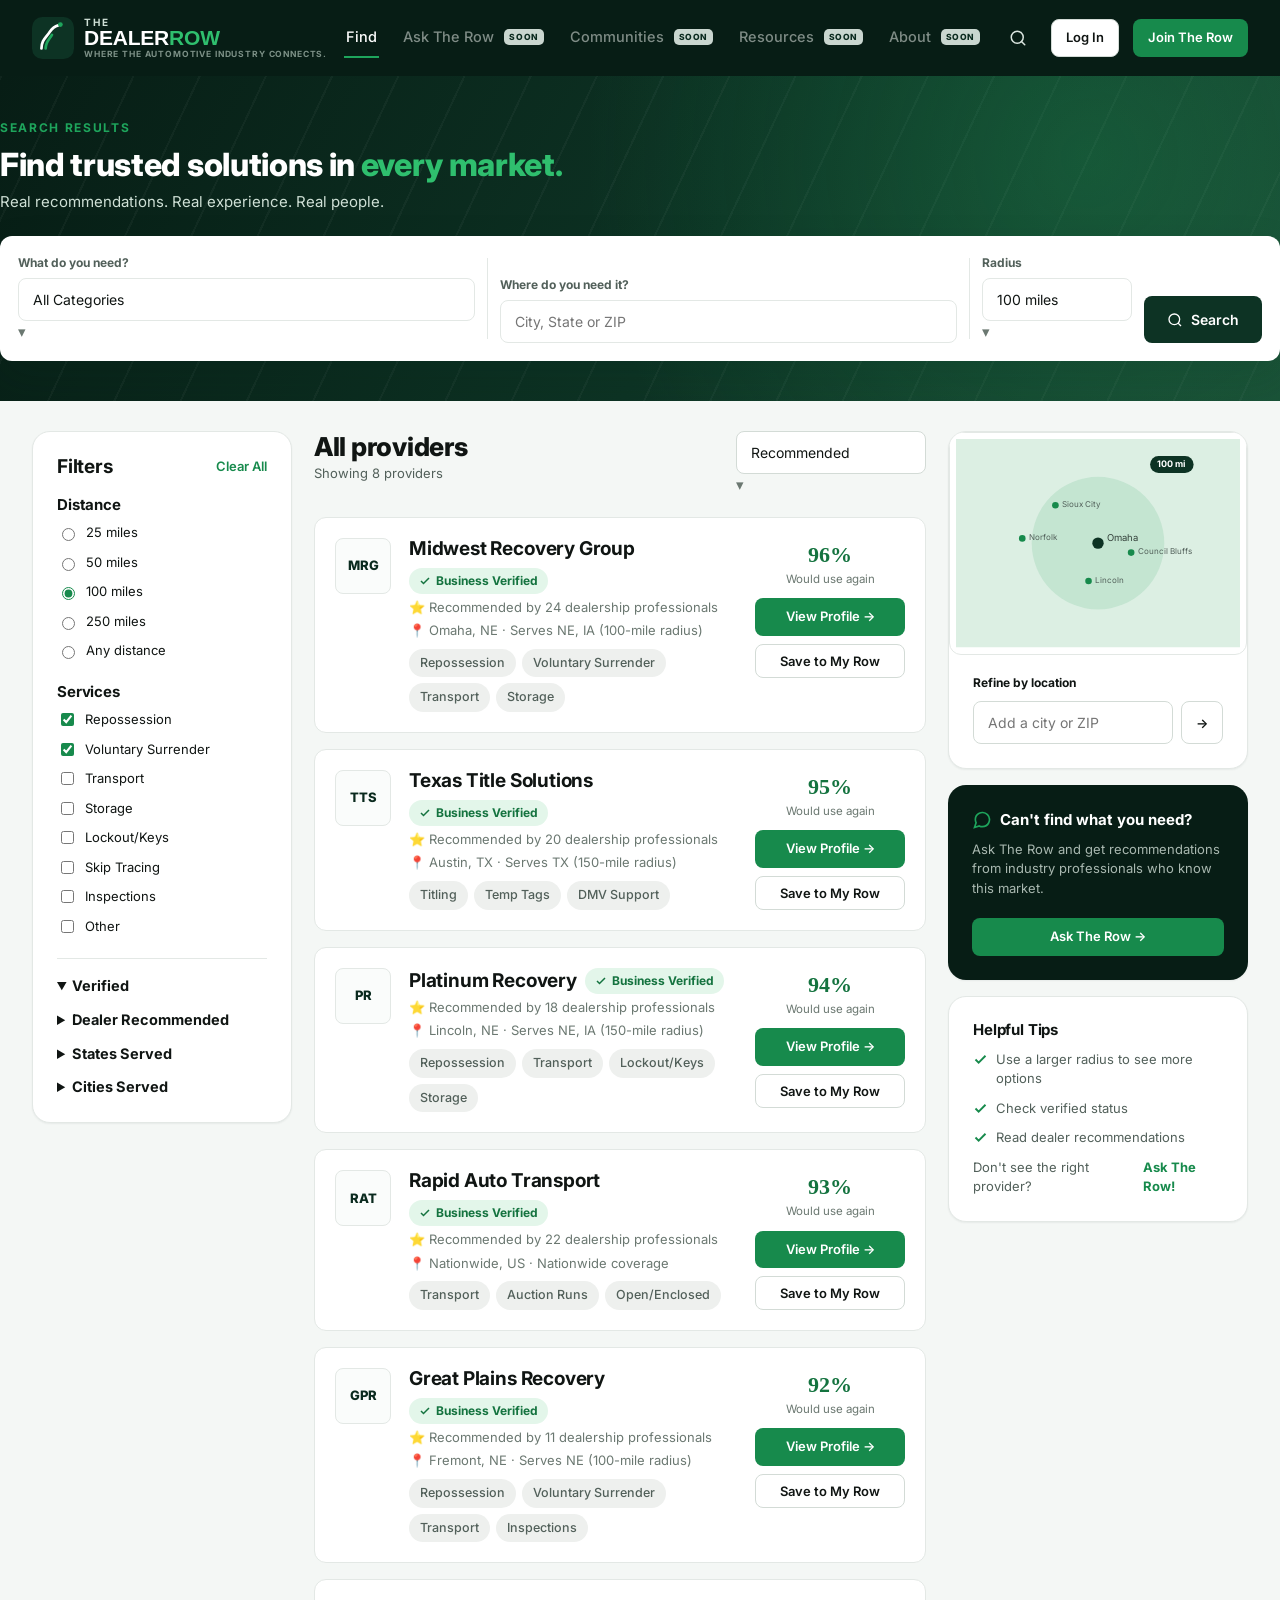
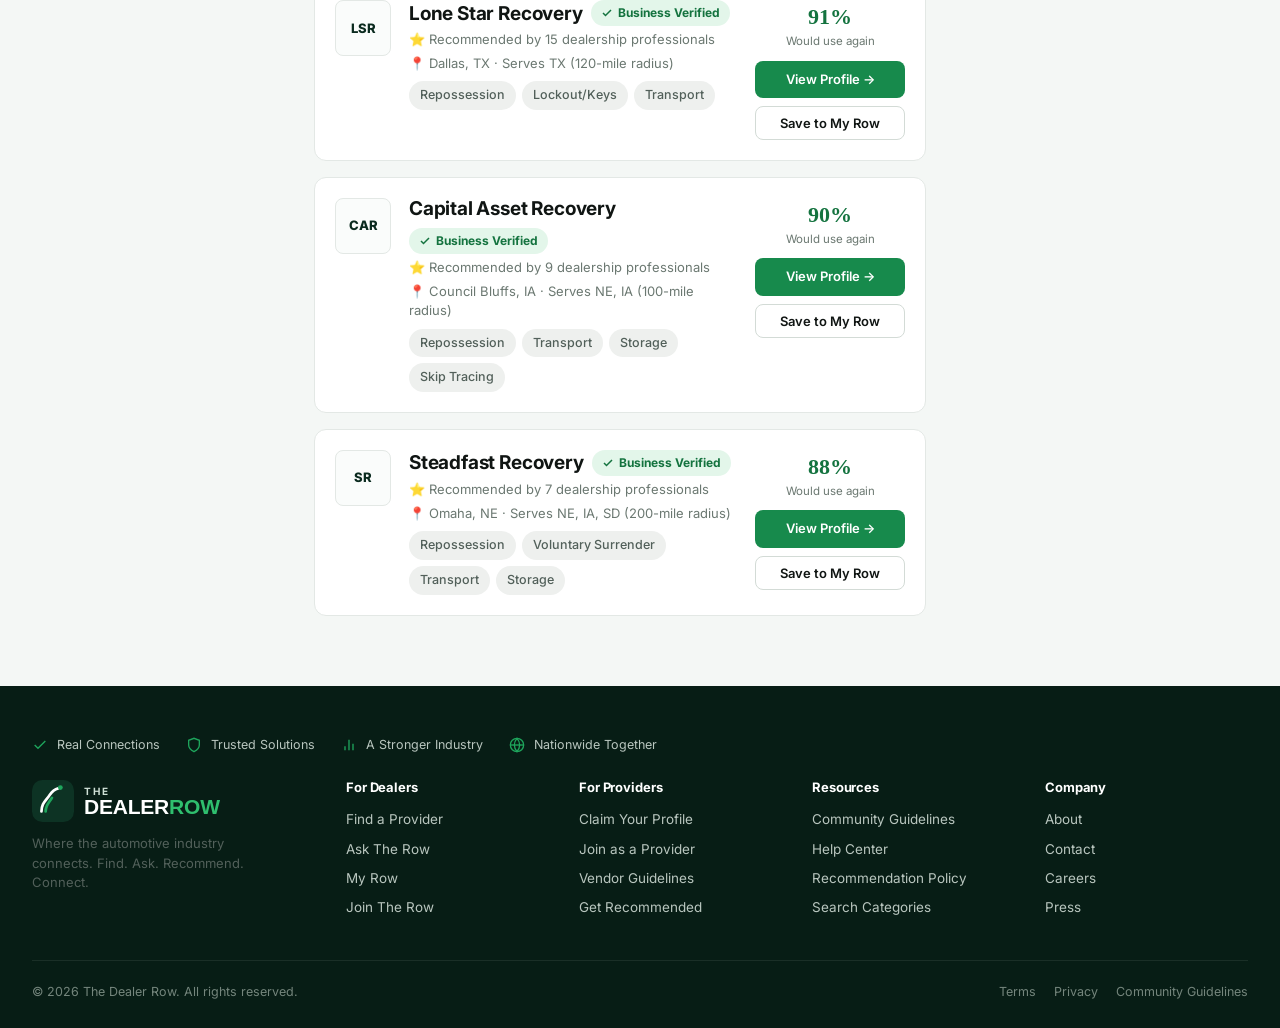
==== commit 8523f7d7: "Update find.html" ====
--- a/find.html
+++ b/find.html
@@ -259,12 +259,32 @@
     "Vehicle Operations": ["Vehicle Operations"],
   };
 
+  const DR_STATE_NAMES = {
+    AL: "Alabama", AK: "Alaska", AZ: "Arizona", AR: "Arkansas", CA: "California",
+    CO: "Colorado", CT: "Connecticut", DE: "Delaware", FL: "Florida", GA: "Georgia",
+    HI: "Hawaii", ID: "Idaho", IL: "Illinois", IN: "Indiana", IA: "Iowa",
+    KS: "Kansas", KY: "Kentucky", LA: "Louisiana", ME: "Maine", MD: "Maryland",
+    MA: "Massachusetts", MI: "Michigan", MN: "Minnesota", MS: "Mississippi", MO: "Missouri",
+    MT: "Montana", NE: "Nebraska", NV: "Nevada", NH: "New Hampshire", NJ: "New Jersey",
+    NM: "New Mexico", NY: "New York", NC: "North Carolina", ND: "North Dakota", OH: "Ohio",
+    OK: "Oklahoma", OR: "Oregon", PA: "Pennsylvania", RI: "Rhode Island", SC: "South Carolina",
+    SD: "South Dakota", TN: "Tennessee", TX: "Texas", UT: "Utah", VT: "Vermont",
+    VA: "Virginia", WA: "Washington", WV: "West Virginia", WI: "Wisconsin", WY: "Wyoming",
+    DC: "District of Columbia",
+  };
+
   function drProviderMatchesLocation(p, locationQuery) {
     if (!locationQuery) return true;
     const q = locationQuery.trim().toLowerCase();
     if (!q) return true;
     if (p.state === "US") return true; // nationwide providers always match a location search
-    return (p.city + ", " + p.state).toLowerCase().includes(q) || p.state.toLowerCase() === q || p.city.toLowerCase().includes(q);
+    const stateFullName = (DR_STATE_NAMES[p.state] || "").toLowerCase();
+    return (
+      (p.city + ", " + p.state).toLowerCase().includes(q) ||
+      p.state.toLowerCase() === q ||
+      p.city.toLowerCase().includes(q) ||
+      (stateFullName && (stateFullName === q || stateFullName.includes(q)))
+    );
   }
 
   function drRenderResultCard(p) {
--- a/css/styles.css
+++ b/css/styles.css
@@ -129,6 +129,20 @@
 .btn-sm { padding: 8px 14px; font-size: 13px; }
 .btn-block { width: 100%; }
 .btn:disabled { opacity: .5; cursor: not-allowed; }
+
+/* Save to My Row button state (Find results, Provider Profile, My Row saved cards) */
+.btn.is-saved { background: var(--green-50); color: var(--green-700); border-color: var(--green-100); }
+.btn.is-saved:hover { background: var(--green-100); }
+
+/* ---------------------------------- Provider profile ---------------------------------- */
+.profile-hero { background: var(--forest-950); color: #fff; border-radius: var(--radius-lg); padding: 28px; }
+.profile-hero .result-logo { width: 64px; height: 64px; font-size: 13px; background: rgba(255,255,255,.1); color: #fff; }
+.profile-trust-row { display: flex; flex-wrap: wrap; gap: 10px 22px; margin-top: 16px; align-items: center; }
+.profile-trust-item { display: flex; align-items: center; gap: 7px; font-size: 13.5px; color: #cfe0d6; }
+.profile-trust-item strong { color: #fff; font-size: 15px; }
+.quote-card { border: 1px solid var(--border); border-radius: var(--radius-md); padding: 16px; background: var(--bg); }
+.quote-card p { font-size: 14px; color: var(--text-700); margin: 0 0 10px; font-style: italic; }
+.quote-card .quote-author { font-size: 12.5px; color: var(--text-500); font-weight: 600; }
 
 /* ---------------------------------- Header ---------------------------------- */
 .site-header {
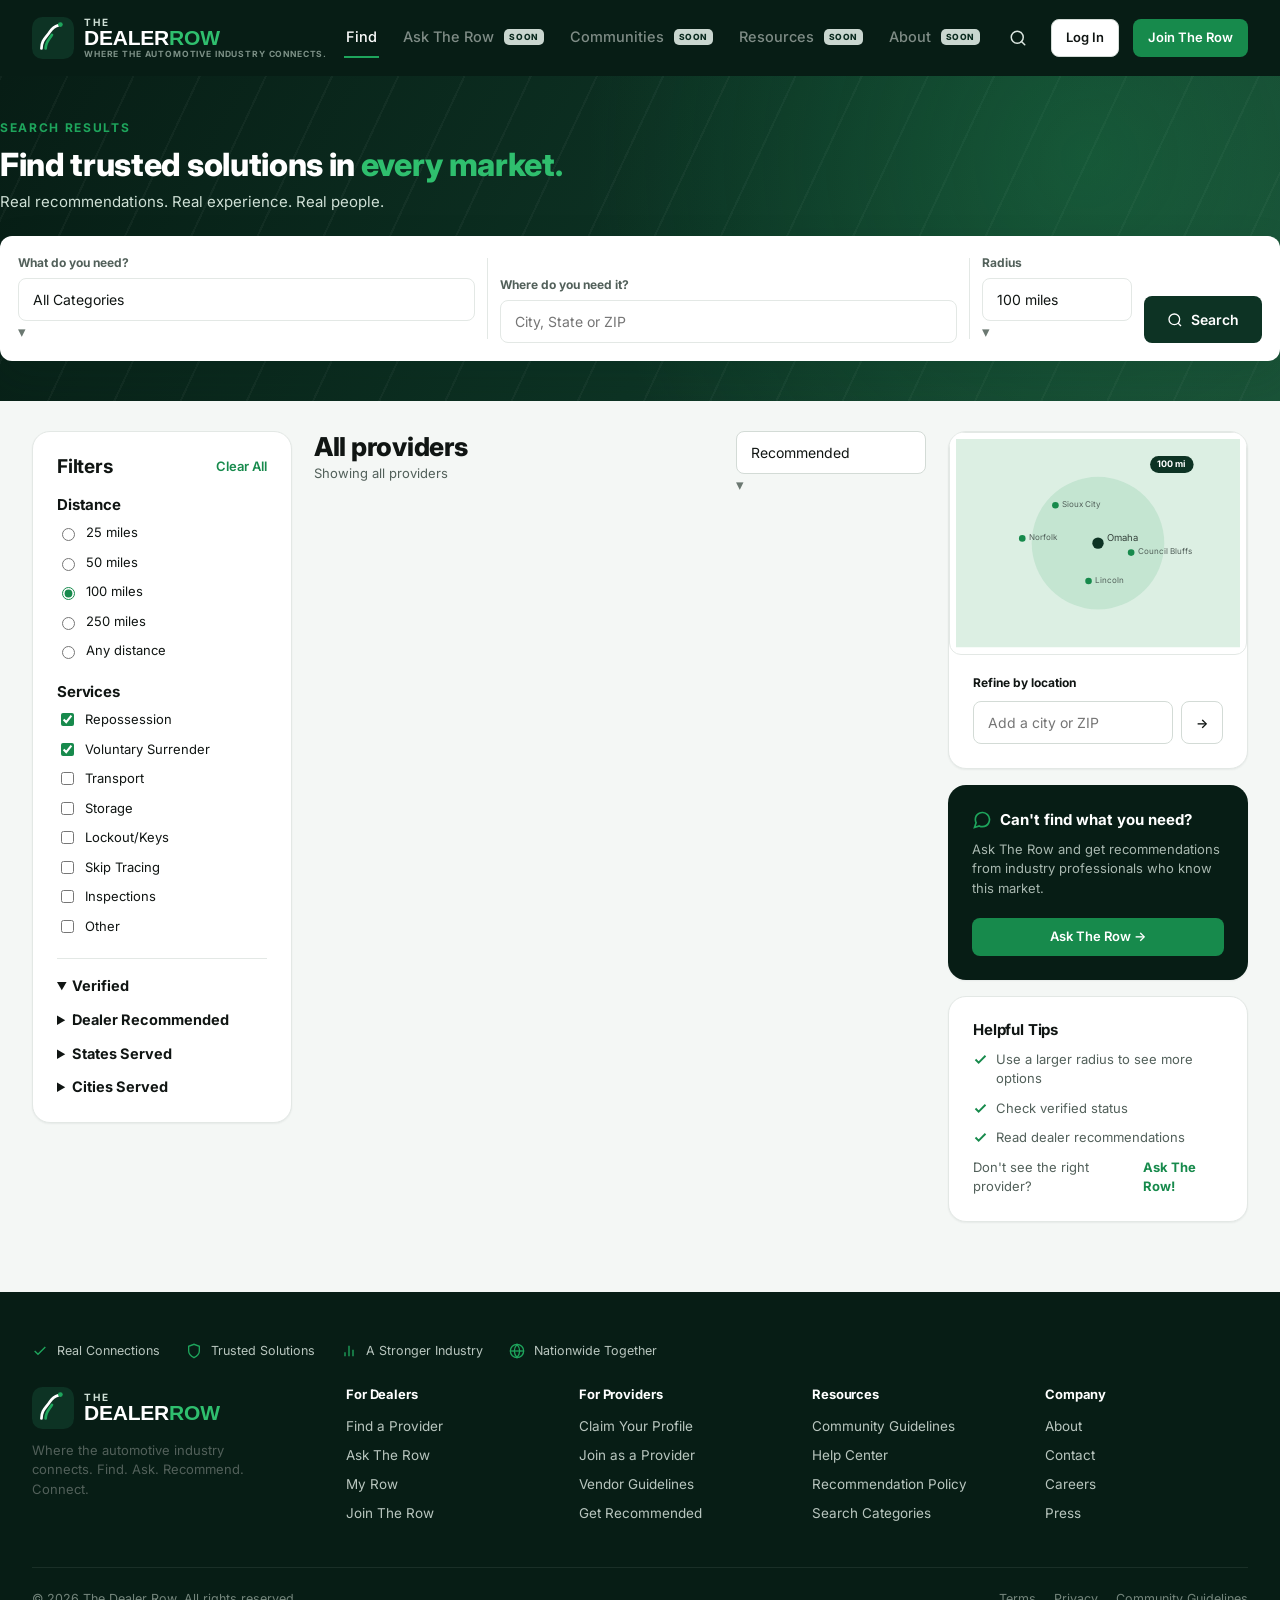
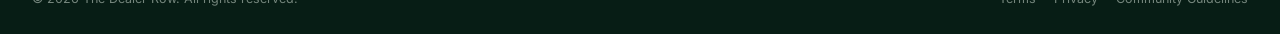
==== commit 1d56c72e: "Add files via upload" ====
--- a/find.html
+++ b/find.html
@@ -154,7 +154,7 @@
       </div>
 
       <div style="display:flex;flex-direction:column;gap:16px;margin-top:20px;" id="resultsList"></div>
-      <p class="text-sm text-muted" id="noResultsNote" style="display:none;margin-top:14px;">No exact matches for that search, so here's the full nationwide list instead — try a broader category or radius.</p>
+      <p class="text-sm text-muted" id="noResultsNote" style="display:none;margin-top:14px;">No providers currently match that search. Try a different category, a nearby city or state, or clear a filter to see all providers.</p>
     </div>
 
     <!-- Right rail -->
@@ -259,33 +259,9 @@
     "Vehicle Operations": ["Vehicle Operations"],
   };
 
-  const DR_STATE_NAMES = {
-    AL: "Alabama", AK: "Alaska", AZ: "Arizona", AR: "Arkansas", CA: "California",
-    CO: "Colorado", CT: "Connecticut", DE: "Delaware", FL: "Florida", GA: "Georgia",
-    HI: "Hawaii", ID: "Idaho", IL: "Illinois", IN: "Indiana", IA: "Iowa",
-    KS: "Kansas", KY: "Kentucky", LA: "Louisiana", ME: "Maine", MD: "Maryland",
-    MA: "Massachusetts", MI: "Michigan", MN: "Minnesota", MS: "Mississippi", MO: "Missouri",
-    MT: "Montana", NE: "Nebraska", NV: "Nevada", NH: "New Hampshire", NJ: "New Jersey",
-    NM: "New Mexico", NY: "New York", NC: "North Carolina", ND: "North Dakota", OH: "Ohio",
-    OK: "Oklahoma", OR: "Oregon", PA: "Pennsylvania", RI: "Rhode Island", SC: "South Carolina",
-    SD: "South Dakota", TN: "Tennessee", TX: "Texas", UT: "Utah", VT: "Vermont",
-    VA: "Virginia", WA: "Washington", WV: "West Virginia", WI: "Wisconsin", WY: "Wyoming",
-    DC: "District of Columbia",
-  };
-
-  function drProviderMatchesLocation(p, locationQuery) {
-    if (!locationQuery) return true;
-    const q = locationQuery.trim().toLowerCase();
-    if (!q) return true;
-    if (p.state === "US") return true; // nationwide providers always match a location search
-    const stateFullName = (DR_STATE_NAMES[p.state] || "").toLowerCase();
-    return (
-      (p.city + ", " + p.state).toLowerCase().includes(q) ||
-      p.state.toLowerCase() === q ||
-      p.city.toLowerCase().includes(q) ||
-      (stateFullName && (stateFullName === q || stateFullName.includes(q)))
-    );
-  }
+  /* Location matching (drProviderMatchesLocation, drResolveLocationState, DR_STATE_NAMES, etc.)
+     now lives in js/app.js so Find and the Provider Profile page share one source of truth for
+     a provider's claimed service area, rather than each page guessing from headquarters alone. */
 
   function drRenderResultCard(p) {
     const card = document.createElement("div");
@@ -317,18 +293,12 @@
     const noResultsNote = document.getElementById("noResultsNote");
     if (!list) return;
 
-    let filtered = DR_PROVIDERS.filter((p) => {
+    const filtered = DR_PROVIDERS.filter((p) => {
       const svcMatch = !service || p.category === service;
       const locMatch = drProviderMatchesLocation(p, location);
       return svcMatch && locMatch;
     });
 
-    let usedFallback = false;
-    if (filtered.length === 0) {
-      filtered = DR_PROVIDERS.slice();
-      usedFallback = true;
-    }
-
     // sort by "Would use again" percentage, highest first (matches the default "Recommended" sort)
     filtered.sort((a, b) => b.pct - a.pct);
 
@@ -336,7 +306,7 @@
     filtered.forEach((p) => list.appendChild(drRenderResultCard(p)));
 
     let headingText;
-    if (usedFallback || (!service && !location)) {
+    if (!service && !location) {
       headingText = "All providers";
     } else if (service && location) {
       headingText = `${service} near ${location}`;
@@ -346,8 +316,15 @@
       headingText = `All providers near ${location}`;
     }
     if (heading) heading.textContent = headingText;
-    if (countText) countText.textContent = `Showing ${filtered.length} provider${filtered.length === 1 ? "" : "s"}${location && !usedFallback ? " serving this area" : ""}`;
-    if (noResultsNote) noResultsNote.style.display = usedFallback && (service || location) ? "" : "none";
+
+    if (filtered.length === 0) {
+      // Weak/no-match state: show nothing rather than implying unrelated providers serve this market.
+      if (countText) countText.textContent = "No providers currently match this search";
+      if (noResultsNote) noResultsNote.style.display = "";
+    } else {
+      if (countText) countText.textContent = `Showing ${filtered.length} provider${filtered.length === 1 ? "" : "s"}${location ? " serving this area" : ""}`;
+      if (noResultsNote) noResultsNote.style.display = "none";
+    }
 
     initSaveButtons(); // (re)wire Save buttons on the freshly-rendered cards
   }
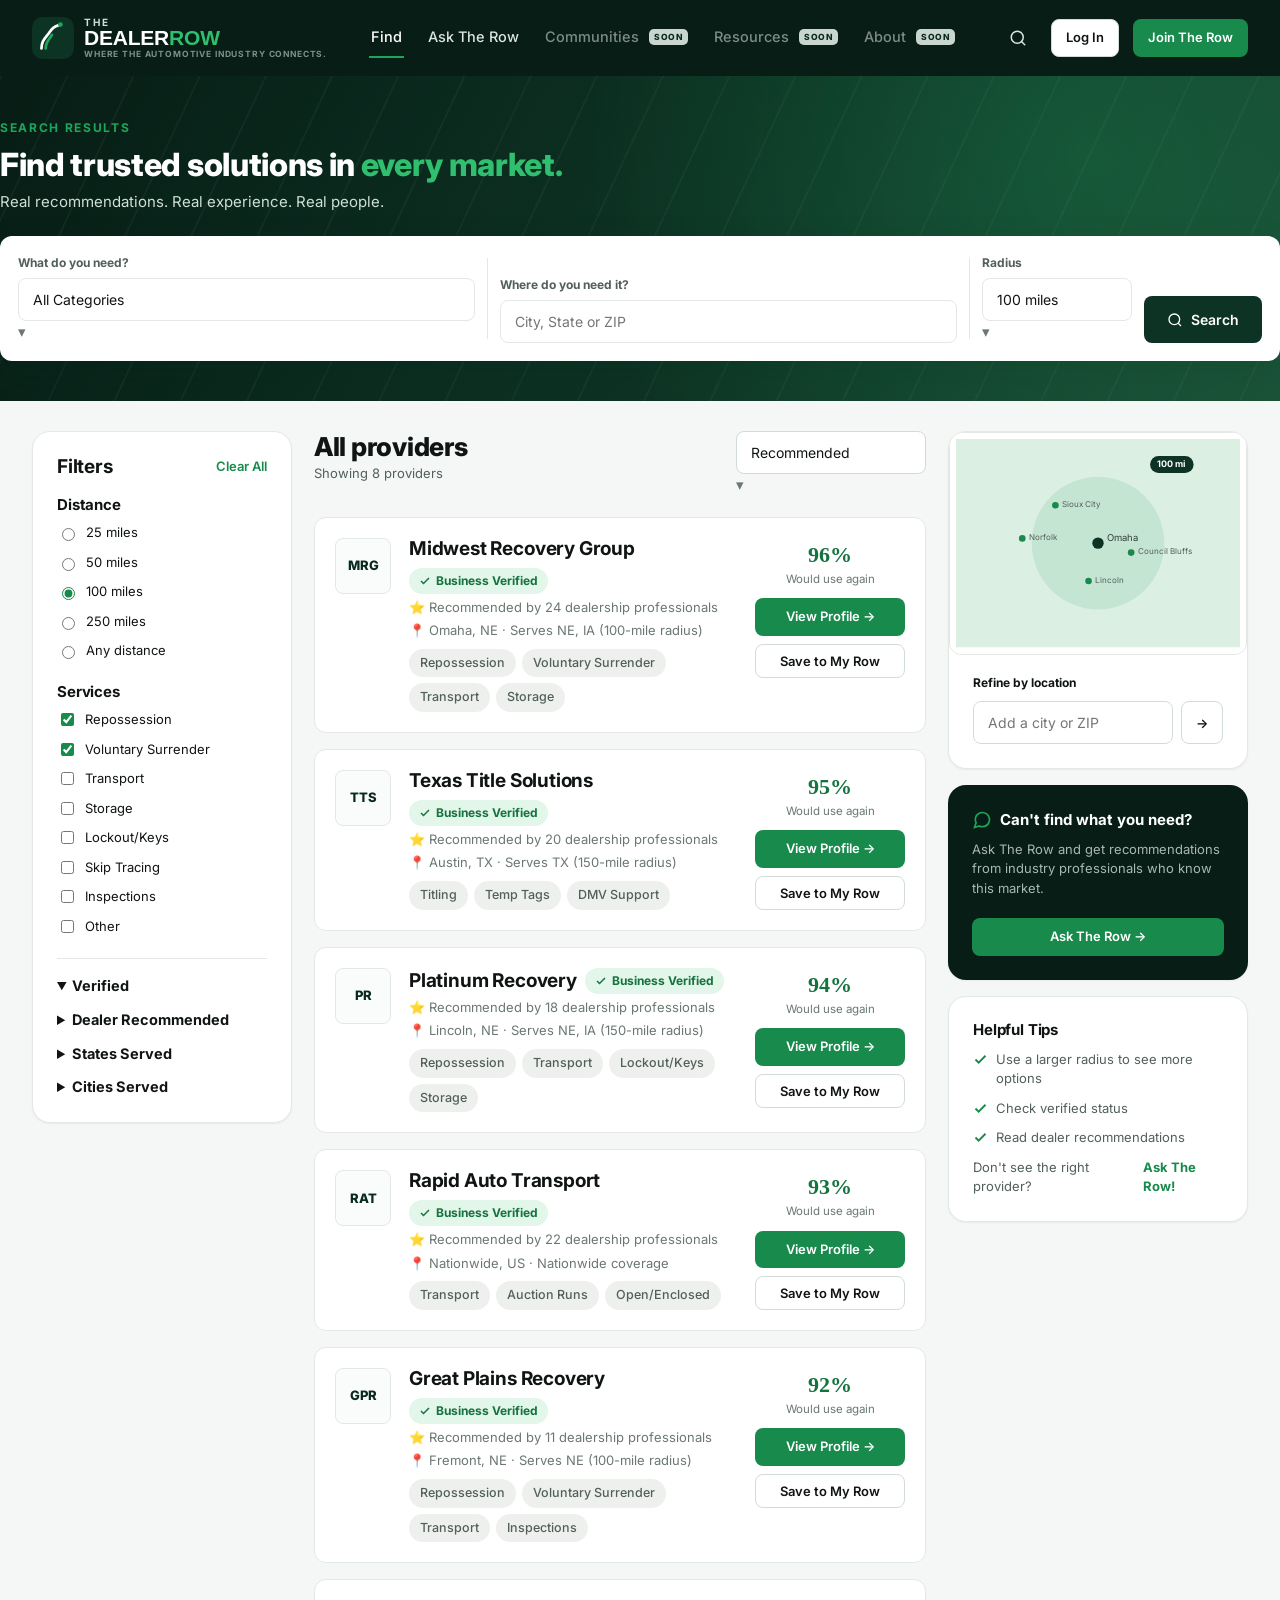
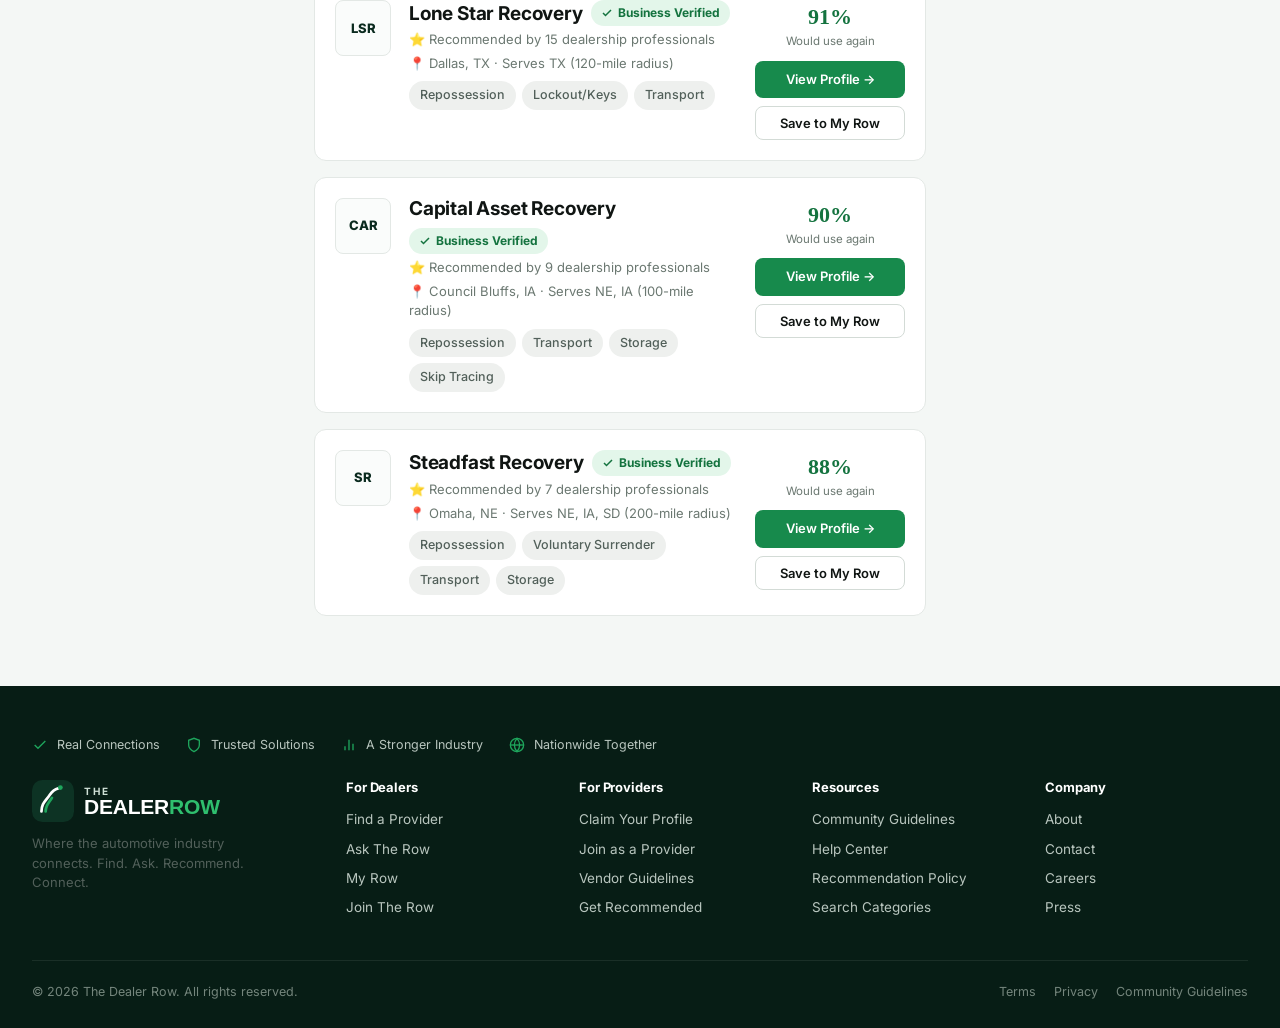
==== commit c6321e36: "Update find.html" ====
--- a/find.html
+++ b/find.html
@@ -19,7 +19,7 @@
     </a>
     <nav class="main-nav">
       <a href="find.html" class="active" data-page="find">Find</a>
-      <a href="#" class="nav-soon" data-soon="Ask The Row" data-page="ask">Ask The Row<span class="soon-tag">Soon</span></a>
+      <a href="ask-the-row.html" data-page="ask">Ask The Row</a>
       <a href="#" class="nav-soon" data-soon="Communities" data-page="communities">Communities<span class="soon-tag">Soon</span></a>
       <a href="#" class="nav-soon" data-soon="Resources" data-page="resources">Resources<span class="soon-tag">Soon</span></a>
       <a href="#" class="nav-soon" data-soon="About" data-page="about">About<span class="soon-tag">Soon</span></a>
@@ -35,7 +35,7 @@
 <div class="mobile-nav-panel" data-mobile-nav>
   <div class="container">
     <a href="find.html">Find</a>
-    <a href="#" data-soon="Ask The Row">Ask The Row</a>
+    <a href="ask-the-row.html">Ask The Row</a>
     <a href="#" data-soon="Communities">Communities</a>
     <a href="#" data-soon="Resources">Resources</a>
     <a href="#" data-soon="About">About</a>
@@ -154,7 +154,7 @@
       </div>
 
       <div style="display:flex;flex-direction:column;gap:16px;margin-top:20px;" id="resultsList"></div>
-      <p class="text-sm text-muted" id="noResultsNote" style="display:none;margin-top:14px;">No providers currently match that search. Try a different category, a nearby city or state, or clear a filter to see all providers.</p>
+      <p class="text-sm text-muted" id="noResultsNote" style="display:none;margin-top:14px;">No providers currently match that search. Try a different category, a nearby city or state, clear a filter to see all providers, or <a href="ask-the-row.html" id="askRowNoResultsLink" style="color:var(--green-600);font-weight:700;">ask The Row</a> for local, firsthand recommendations.</p>
     </div>
 
     <!-- Right rail -->
@@ -190,7 +190,7 @@
       <div class="card card-pad mt-16" style="background:var(--forest-950);border:none;color:#fff;">
         <div class="flex gap-8 items-center"><svg viewBox="0 0 24 24" fill="none" stroke-width="2" width="20" height="20" style="stroke:var(--green-500);"><path d="M21 11.5a8.38 8.38 0 0 1-.9 3.8 8.5 8.5 0 0 1-7.6 4.7 8.38 8.38 0 0 1-3.8-.9L3 21l1.9-5.7a8.38 8.38 0 0 1-.9-3.8 8.5 8.5 0 0 1 4.7-7.6 8.38 8.38 0 0 1 3.8-.9h.5a8.48 8.48 0 0 1 8 8v.5z"></path></svg><strong>Can't find what you need?</strong></div>
         <p style="color:#a9b8b0;font-size:13px;margin-top:8px;">Ask The Row and get recommendations from industry professionals who know this market.</p>
-        <a href="#" class="btn btn-accent btn-sm w-full mt-8" data-soon="Ask The Row">Ask The Row &rarr;</a>
+        <a href="ask-the-row.html" id="askRowRailLink" class="btn btn-accent btn-sm w-full mt-8">Ask The Row &rarr;</a>
       </div>
 
       <div class="card card-pad mt-16">
@@ -199,7 +199,7 @@
           <div class="flex gap-8 text-sm" style="color:var(--text-600);"><svg viewBox="0 0 24 24" fill="none" stroke-width="3" width="15" height="15" style="stroke:var(--green-600);flex-shrink:0;margin-top:2px;"><polyline points="20 6 9 17 4 12"></polyline></svg>Use a larger radius to see more options</div>
           <div class="flex gap-8 text-sm" style="color:var(--text-600);"><svg viewBox="0 0 24 24" fill="none" stroke-width="3" width="15" height="15" style="stroke:var(--green-600);flex-shrink:0;margin-top:2px;"><polyline points="20 6 9 17 4 12"></polyline></svg>Check verified status</div>
           <div class="flex gap-8 text-sm" style="color:var(--text-600);"><svg viewBox="0 0 24 24" fill="none" stroke-width="3" width="15" height="15" style="stroke:var(--green-600);flex-shrink:0;margin-top:2px;"><polyline points="20 6 9 17 4 12"></polyline></svg>Read dealer recommendations</div>
-          <div class="flex gap-8 text-sm" style="color:var(--text-600);">Don't see the right provider? <a href="#" data-soon="Ask The Row" style="color:var(--green-600);font-weight:700;">Ask The Row!</a></div>
+          <div class="flex gap-8 text-sm" style="color:var(--text-600);">Don't see the right provider? <a href="ask-the-row.html" id="askRowTipLink" style="color:var(--green-600);font-weight:700;">Ask The Row!</a></div>
         </div>
       </div>
     </aside>
@@ -225,7 +225,7 @@
       </div>
       <div>
         <h4>For Dealers</h4>
-        <ul><li><a href="find.html">Find a Provider</a></li><li><a href="#" data-soon="Ask The Row">Ask The Row</a></li><li><a href="my-row.html">My Row</a></li><li><a href="join.html">Join The Row</a></li></ul>
+        <ul><li><a href="find.html">Find a Provider</a></li><li><a href="ask-the-row.html">Ask The Row</a></li><li><a href="my-row.html">My Row</a></li><li><a href="join.html">Join The Row</a></li></ul>
       </div>
       <div>
         <h4>For Providers</h4>
@@ -292,6 +292,17 @@
     const countText = document.getElementById("resultsCountText");
     const noResultsNote = document.getElementById("noResultsNote");
     if (!list) return;
+
+    // Keep every "Ask The Row" CTA on this page carrying the current search along with it,
+    // so the discovery flow connects naturally instead of dropping the search context.
+    const askRowParams = new URLSearchParams();
+    if (service) askRowParams.set("service", service);
+    if (location) askRowParams.set("location", location);
+    const askRowHref = "ask-the-row.html" + (askRowParams.toString() ? "?" + askRowParams.toString() : "");
+    ["askRowRailLink", "askRowTipLink", "askRowNoResultsLink"].forEach((id) => {
+      const el = document.getElementById(id);
+      if (el) el.href = askRowHref;
+    });
 
     const filtered = DR_PROVIDERS.filter((p) => {
       const svcMatch = !service || p.category === service;
--- a/css/styles.css
+++ b/css/styles.css
@@ -143,6 +143,15 @@
 .quote-card { border: 1px solid var(--border); border-radius: var(--radius-md); padding: 16px; background: var(--bg); }
 .quote-card p { font-size: 14px; color: var(--text-700); margin: 0 0 10px; font-style: italic; }
 .quote-card .quote-author { font-size: 12.5px; color: var(--text-500); font-weight: 600; }
+
+/* Provider recommendation embedded inside an Ask The Row answer -- distinct from the
+   answer's own text, so a linked provider always reads as a separate, sourced fact. */
+.provider-rec {
+  display: flex; gap: 12px; align-items: flex-start;
+  border: 1px solid var(--border); border-radius: var(--radius-md);
+  padding: 14px 16px; margin-top: 14px; background: var(--bg);
+}
+.provider-rec .btn { white-space: nowrap; }
 
 /* ---------------------------------- Header ---------------------------------- */
 .site-header {
